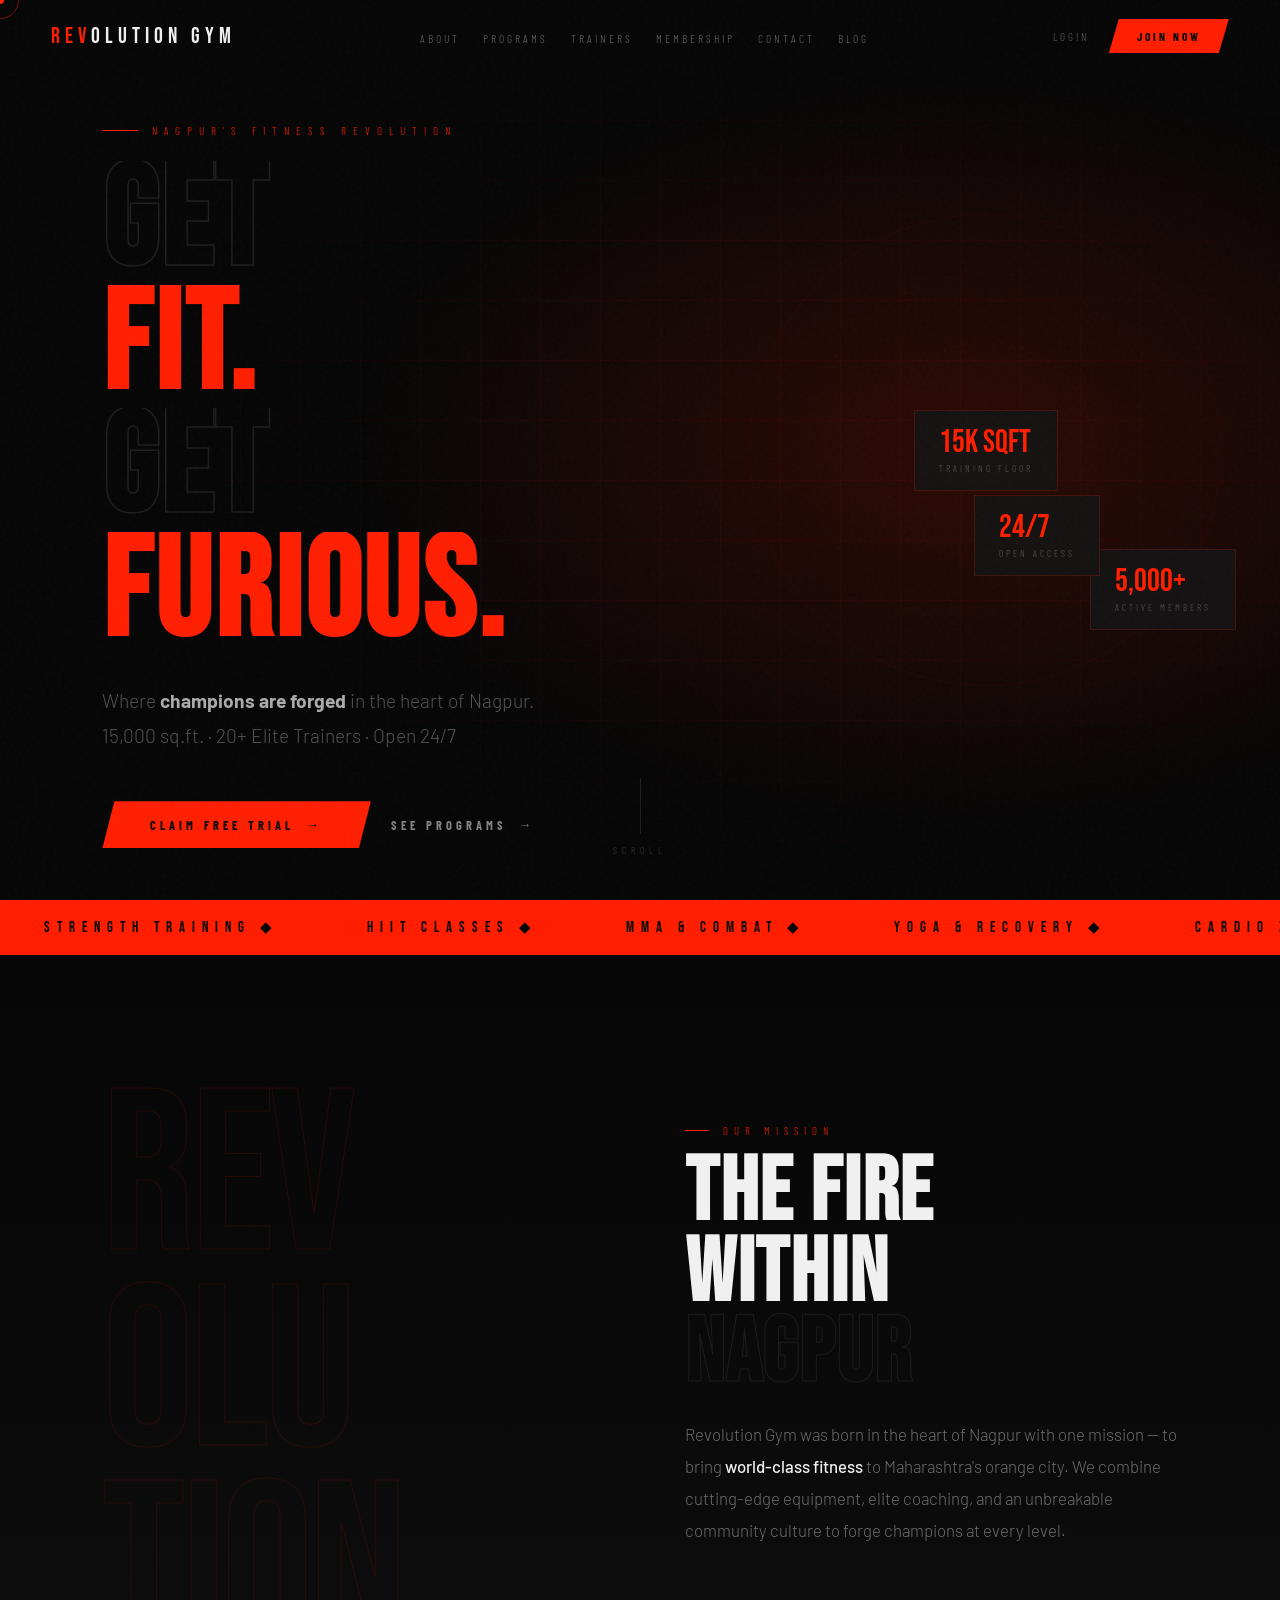
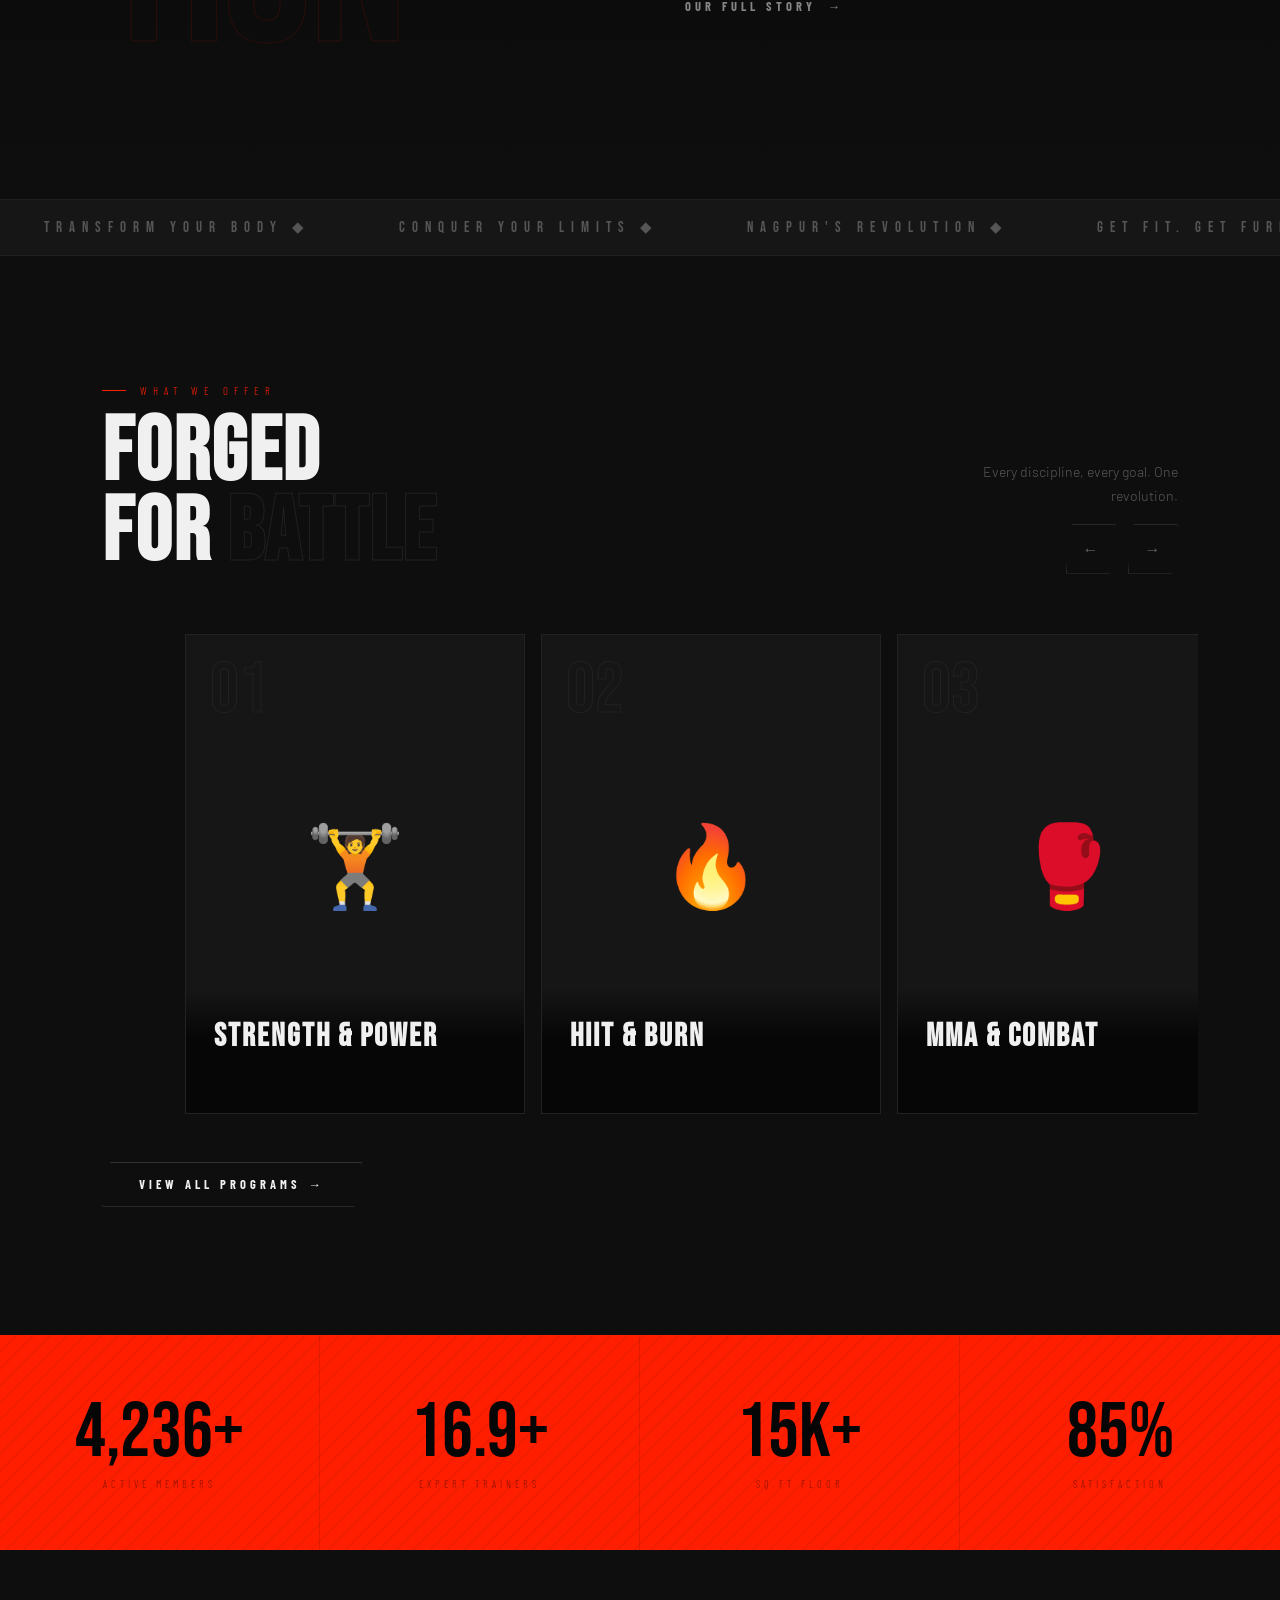
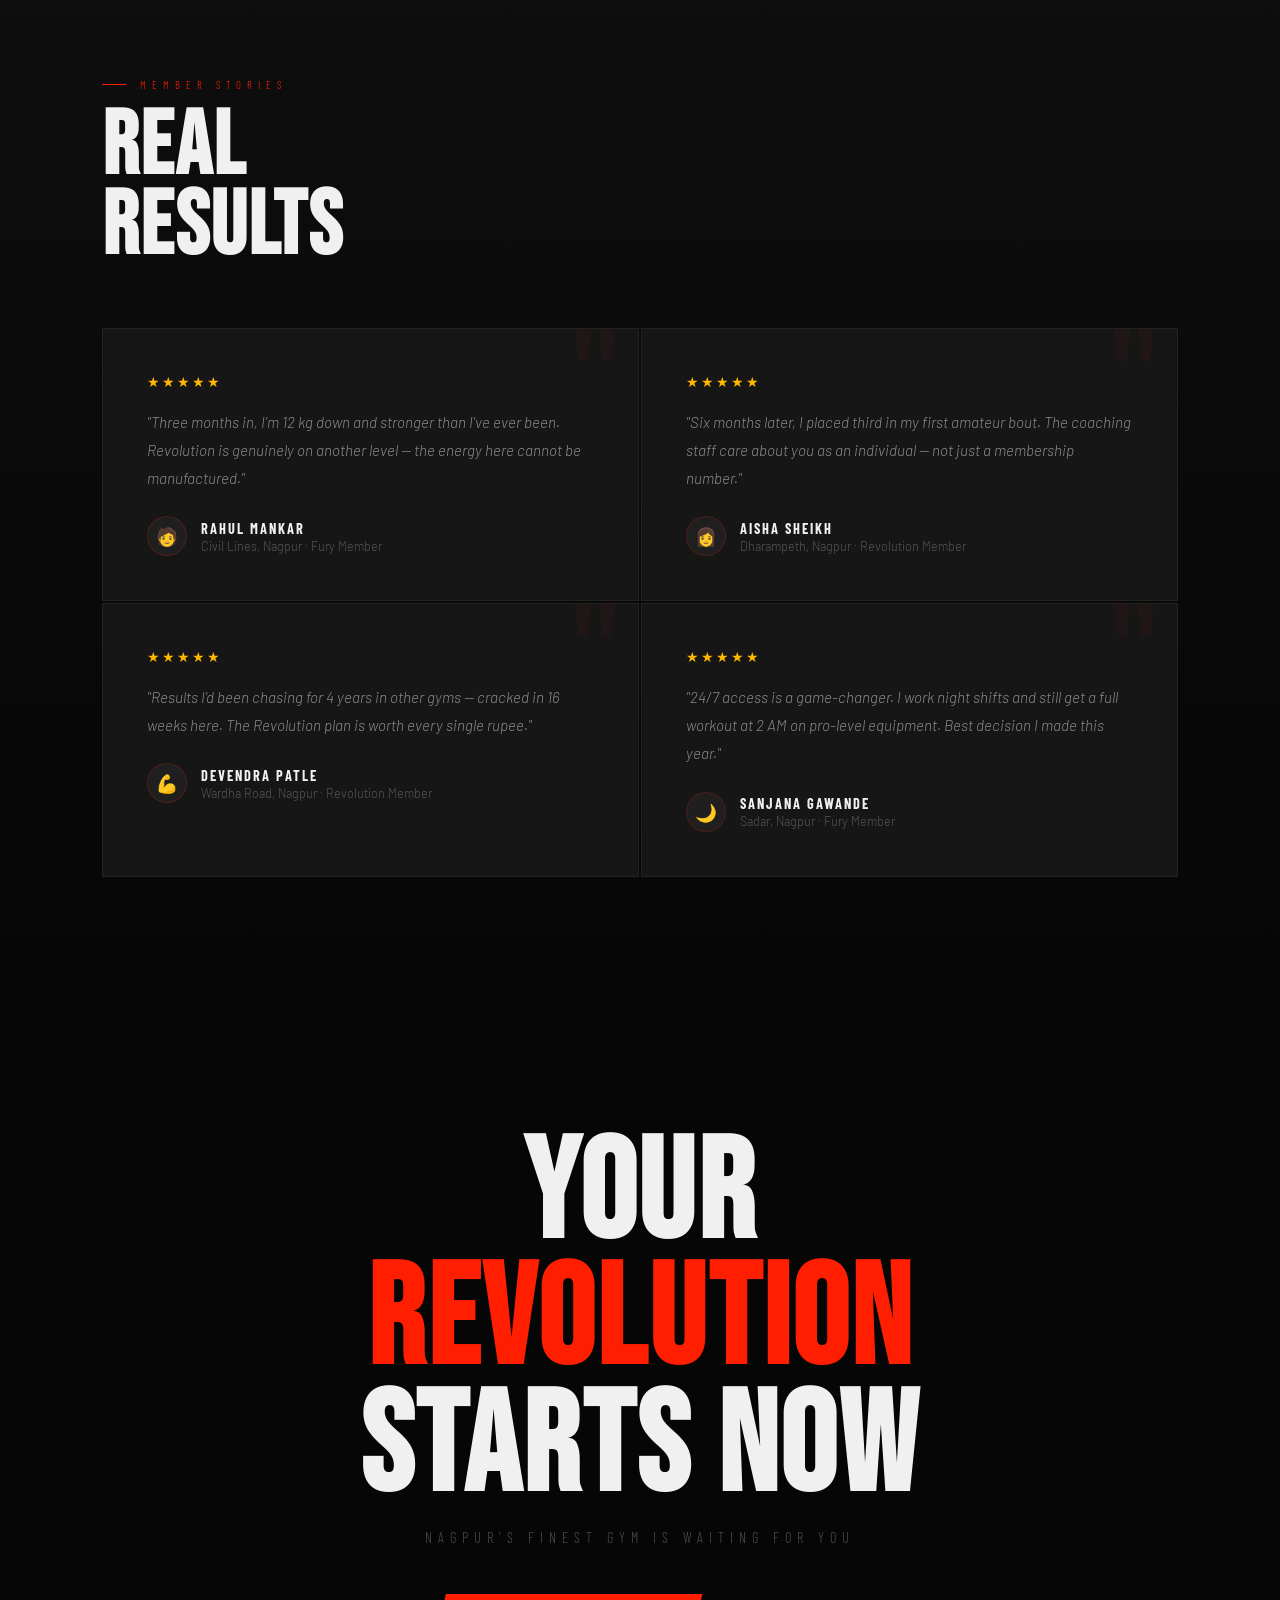
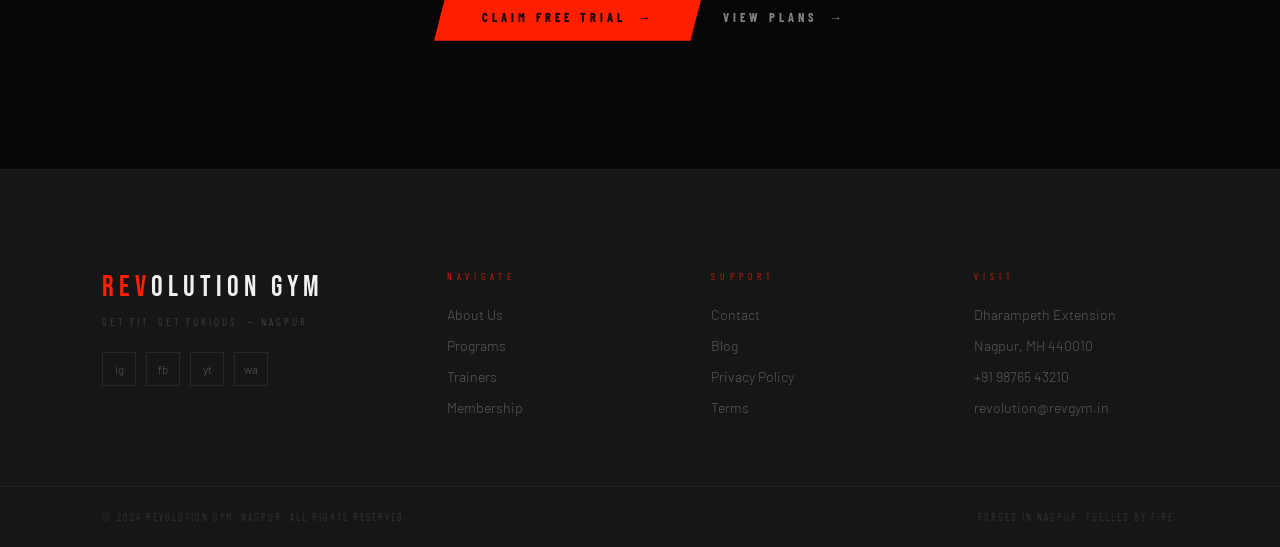
==== index.html @ 10c81440 "Initial commit" ====
<!DOCTYPE html>
<html lang="en">
<head>
<meta charset="UTF-8"><meta name="viewport" content="width=device-width,initial-scale=1">
<title>Revolution Gym — Get Fit, Get Furious · Nagpur</title>
<meta name="description" content="Nagpur's most elite gym. 15,000 sq.ft of world-class training. Get Fit, Get Furious.">
<link rel="stylesheet" href="style.css">
<style>
/* HOME-SPECIFIC */
#hero{
  height:100vh;min-height:680px;
  position:relative;display:flex;align-items:center;
  overflow:hidden;
  padding-top:var(--nav-h);
}
.hero-bg{
  position:absolute;inset:0;
  background:
    radial-gradient(ellipse 80% 70% at 75% 50%,rgba(255,31,0,.16) 0%,transparent 60%),
    var(--black);
}
.hero-grid{
  position:absolute;inset:0;
  background-image:linear-gradient(rgba(255,31,0,.05) 1px,transparent 1px),
    linear-gradient(90deg,rgba(255,31,0,.05) 1px,transparent 1px);
  background-size:60px 60px;
  animation:gridDrift 25s linear infinite;
  mask-image:radial-gradient(ellipse 80% 80% at 60% 50%,black 30%,transparent 75%);
}
@keyframes gridDrift{0%{transform:perspective(500px) rotateX(18deg) translateY(0);}100%{transform:perspective(500px) rotateX(18deg) translateY(60px);}}
.sparks{position:absolute;inset:0;pointer-events:none;}
.spark{
  position:absolute;width:2px;height:2px;
  background:var(--fire);border-radius:50%;
  opacity:0;animation:sparkUp linear infinite;
}
@keyframes sparkUp{0%{opacity:0;transform:translateY(0) translateX(0);}10%{opacity:1;}90%{opacity:.3;}100%{opacity:0;transform:translateY(-90vh) translateX(var(--dx));}}

.hero-content{
  position:relative;z-index:3;
  padding-left:clamp(20px,8vw,120px);
  max-width:860px;
}
.hero-eyebrow{
  font-family:'Barlow Condensed',sans-serif;
  font-size:.7rem;letter-spacing:7px;text-transform:uppercase;
  color:var(--fire);display:flex;align-items:center;gap:14px;
  margin-bottom:24px;
  clip-path:polygon(0 0,0 0,0 100%,0% 100%);
  transition:clip-path 1s var(--ease);
}
.hero-eyebrow.vis{clip-path:polygon(0 0,100% 0,100% 100%,0% 100%);}
.hero-eyebrow::before{content:'';display:block;width:36px;height:1px;background:var(--fire);}
.hero-headline{
  font-family:'Bebas Neue',sans-serif;
  font-size:clamp(4rem,11vw,11rem);
  line-height:.88;letter-spacing:.02em;
  overflow:hidden;
}
.hero-headline .line{display:block;overflow:hidden;}
.hero-headline .line-inner{
  display:block;transform:translateY(110%);
  transition:transform 1.1s var(--ease);
}
.hero-headline .line-inner.up{transform:translateY(0);}
.hero-headline .fire-t{color:var(--fire);}
.hero-headline .ghost-t{-webkit-text-stroke:1.5px rgba(255,255,255,.1);color:transparent;}
.hero-tagline{
  margin-top:28px;
  font-family:'Barlow',sans-serif;
  font-size:clamp(1rem,1.8vw,1.2rem);
  color:rgba(255,255,255,.3);line-height:1.8;font-weight:300;
  opacity:0;transform:translateY(18px);
  transition:opacity .8s .85s,transform .8s .85s var(--ease);
}
.hero-tagline.vis{opacity:1;transform:none;}
.hero-tagline strong{color:var(--chalk);}
.hero-ctas{
  margin-top:48px;display:flex;gap:20px;align-items:center;flex-wrap:wrap;
  opacity:0;transform:translateY(18px);
  transition:opacity .8s 1.05s,transform .8s 1.05s var(--ease);
}
.hero-ctas.vis{opacity:1;transform:none;}

/* right visual */
.hero-vis{
  position:absolute;right:0;top:0;bottom:0;width:46%;
  z-index:2;pointer-events:none;
  display:flex;align-items:center;justify-content:center;
}
.hero-rings{position:absolute;inset:0;width:100%;height:100%;}
.stat-float{
  position:absolute;
  background:rgba(20,20,20,.9);
  border:1px solid rgba(255,31,0,.2);
  backdrop-filter:blur(10px);
  padding:16px 24px;
  opacity:0;transform:translateX(24px);
  transition:opacity .7s,transform .7s var(--ease);
}
.stat-float.vis{opacity:1;transform:none;}
.stat-float:nth-child(1){top:22%;right:80px;transition-delay:.4s;}
.stat-float:nth-child(2){bottom:30%;right:44px;transition-delay:.6s;}
.stat-float:nth-child(3){top:55%;right:180px;transition-delay:.8s;}
.sf-num{font-family:'Bebas Neue',sans-serif;font-size:2rem;color:var(--fire);line-height:1;}
.sf-label{font-family:'Barlow Condensed',sans-serif;font-size:.6rem;letter-spacing:3px;text-transform:uppercase;color:var(--ash);margin-top:3px;}

.scroll-cue{
  position:absolute;bottom:44px;left:50%;transform:translateX(-50%);
  display:flex;flex-direction:column;align-items:center;gap:10px;
  font-family:'Barlow Condensed',sans-serif;
  font-size:.6rem;letter-spacing:5px;text-transform:uppercase;
  color:rgba(255,255,255,.2);z-index:3;
  opacity:0;animation:fadeIn 1s 2s forwards;
}
@keyframes fadeIn{to{opacity:1;}}
.scroll-line{width:1px;height:56px;background:rgba(255,255,255,.1);position:relative;overflow:hidden;}
.scroll-line::after{
  content:'';position:absolute;top:-100%;left:0;
  width:100%;height:100%;background:var(--fire);
  animation:scrollDrop 2s ease-in-out infinite;
}
@keyframes scrollDrop{to{top:200%;}}

/* about strip */
.home-about{
  display:grid;grid-template-columns:1fr 1fr;
  gap:clamp(40px,7vw,100px);align-items:center;
}
.big-ghost-word{
  font-family:'Bebas Neue',sans-serif;
  font-size:clamp(6rem,18vw,17rem);
  line-height:.85;letter-spacing:-.02em;
  -webkit-text-stroke:1px rgba(255,31,0,.13);
  color:transparent;user-select:none;
}

/* programs strip */
.prog-track-wrap{overflow:hidden;margin:0 clamp(-20px,-8vw,-120px);padding:0 clamp(20px,8vw,120px);}
.prog-track{display:flex;gap:16px;transition:transform .7s var(--ease);will-change:transform;}
.prog-card{
  flex:0 0 340px;height:480px;
  background:var(--steel);
  border:1px solid rgba(255,255,255,.05);
  position:relative;overflow:hidden;
  transition:border-color .35s,transform .35s var(--ease);
}
.prog-card:hover{border-color:rgba(255,31,0,.35);transform:translateY(-7px);}
.prog-stripe{position:absolute;left:0;top:0;bottom:0;width:3px;background:var(--fire);transform:scaleY(0);transform-origin:bottom;transition:transform .45s var(--ease);}
.prog-card:hover .prog-stripe{transform:scaleY(1);}
.prog-num{position:absolute;top:20px;left:24px;font-family:'Bebas Neue',sans-serif;font-size:4.5rem;line-height:1;-webkit-text-stroke:1px rgba(255,255,255,.05);color:transparent;}
.prog-icon-w{position:absolute;top:50%;left:50%;transform:translate(-50%,-60%);font-size:5rem;transition:transform .4s var(--ease),filter .4s;}
.prog-card:hover .prog-icon-w{transform:translate(-50%,-70%) scale(.8);filter:blur(1px);}
.prog-info{position:absolute;bottom:0;left:0;right:0;padding:28px;background:linear-gradient(to top,rgba(6,6,6,.97) 60%,transparent);}
.prog-name{font-family:'Bebas Neue',sans-serif;font-size:2rem;letter-spacing:2px;transition:transform .35s var(--ease);}
.prog-card:hover .prog-name{transform:translateY(-4px);}
.prog-desc{font-size:.83rem;line-height:1.65;color:rgba(255,255,255,.4);max-height:0;overflow:hidden;opacity:0;transition:max-height .45s var(--ease),opacity .35s,margin .35s;}
.prog-card:hover .prog-desc{max-height:80px;opacity:1;margin-top:8px;}
.prog-tag{display:inline-block;margin-top:10px;font-family:'Barlow Condensed',sans-serif;font-size:.58rem;letter-spacing:3px;text-transform:uppercase;color:var(--fire);border:1px solid rgba(255,31,0,.3);padding:3px 10px;opacity:0;transition:opacity .35s .1s;}
.prog-card:hover .prog-tag{opacity:1;}
.prog-arrows{display:flex;gap:12px;}
.arr-btn{width:50px;height:50px;border:1px solid rgba(255,255,255,.1);display:flex;align-items:center;justify-content:center;color:rgba(255,255,255,.35);clip-path:polygon(6px 0%,100% 0%,calc(100% - 6px) 100%,0% 100%);transition:border-color .3s,color .3s,background .3s;}
.arr-btn:hover{border-color:var(--fire);color:var(--fire);background:rgba(255,31,0,.07);}

/* testimonials */
.testi-grid{display:grid;grid-template-columns:1fr 1fr;gap:2px;margin-top:60px;}
.testi-card{background:var(--steel);border:1px solid rgba(255,255,255,.05);padding:clamp(28px,4vw,44px);position:relative;overflow:hidden;transition:border-color .35s;}
.testi-card:hover{border-color:rgba(255,31,0,.25);}
.testi-card::before{content:'"';position:absolute;top:-20px;right:16px;font-family:'Bebas Neue',sans-serif;font-size:10rem;color:rgba(255,31,0,.04);pointer-events:none;line-height:1;}
.testi-stars{color:var(--gold);font-size:.9rem;letter-spacing:2px;margin-bottom:18px;}
.testi-body{font-size:.95rem;line-height:1.85;color:rgba(255,255,255,.5);font-style:italic;}
.testi-author{margin-top:24px;display:flex;align-items:center;gap:14px;}
.testi-av{width:40px;height:40px;border-radius:50%;background:var(--plate);border:1px solid rgba(255,31,0,.2);display:flex;align-items:center;justify-content:center;font-size:1.1rem;}
.testi-name{font-family:'Barlow Condensed',sans-serif;font-size:.9rem;letter-spacing:2px;text-transform:uppercase;font-weight:700;}
.testi-city{font-size:.78rem;color:var(--ash);margin-top:2px;}

@media(max-width:900px){
  .home-about{grid-template-columns:1fr;}
  .big-ghost-word{display:none;}
  .hero-vis{display:none;}
  .testi-grid{grid-template-columns:1fr;}
}
@media(max-width:600px){
  .prog-card{flex:0 0 290px;}
}
</style>
</head>
<body>

<div id="cur-dot"></div>
<div id="cur-ring"></div>
<canvas id="bg-canvas" style="position:fixed;inset:0;z-index:0;pointer-events:none;opacity:.6;"></canvas>

<!-- NAV -->
<nav>
  <a href="index.html" class="nav-logo"><em>REV</em>OLUTION GYM</a>
  <ul class="nav-links">
    <li><a href="about.html">About</a></li>
    <li><a href="programs.html">Programs</a></li>
    <li><a href="trainers.html">Trainers</a></li>
    <li><a href="membership.html">Membership</a></li>
    <li><a href="contact.html">Contact</a></li>
    <li><a href="blog.html">Blog</a></li>
  </ul>
  <div style="display:flex;align-items:center;gap:0;flex-shrink:0;">
    <a href="login.html" id="navLoginBtn" style="font-family:'Barlow Condensed',sans-serif;font-size:.7rem;letter-spacing:3px;text-transform:uppercase;color:rgba(255,255,255,.35);margin-right:20px;transition:color .2s;white-space:nowrap;" onmouseover="this.style.color='#FF1F00'" onmouseout="this.style.color='rgba(255,255,255,.35)'">Login</a><a href="join.html" class="nav-cta">Join Now</a>
  </div>
  <button class="nav-ham" aria-label="Menu"><span></span><span></span><span></span></button>
</nav>
<nav class="nav-drawer">
  <ul>
    <li><a href="about.html">About Us</a></li>
    <li><a href="programs.html">Programs</a></li>
    <li><a href="trainers.html">Trainers</a></li>
    <li><a href="membership.html">Membership</a></li>
    <li><a href="contact.html">Contact</a></li>
    <li><a href="blog.html">Blog</a></li>
  </ul>
  <a href="login.html" style="display:block;text-align:center;margin:0 clamp(20px,6vw,60px) 12px;font-family:'Barlow Condensed',sans-serif;font-size:.8rem;letter-spacing:3px;text-transform:uppercase;color:rgba(255,255,255,.4);padding:14px;border:1px solid rgba(255,255,255,.1);">Sign In to My Account</a><a href="join.html" class="nav-drawer-cta">Join Now — Free Trial</a>
</nav>

<!-- HERO -->
<section id="hero">
  <div class="hero-bg"></div>
  <div class="hero-grid"></div>
  <div class="sparks" id="sparks"></div>
  <div class="hero-content">
    <p class="hero-eyebrow">Nagpur's Fitness Revolution</p>
    <h1 class="hero-headline">
      <span class="line"><span class="line-inner ghost-t">GET</span></span>
      <span class="line"><span class="line-inner fire-t">FIT.</span></span>
      <span class="line"><span class="line-inner ghost-t">GET</span></span>
      <span class="line"><span class="line-inner fire-t">FURIOUS.</span></span>
    </h1>
    <p class="hero-tagline">Where <strong>champions are forged</strong> in the heart of Nagpur.<br>15,000 sq.ft. · 20+ Elite Trainers · Open 24/7</p>
    <div class="hero-ctas">
      <a href="contact.html" class="btn btn-fire">Claim Free Trial <span class="arr">→</span></a>
      <a href="programs.html" class="btn btn-ghost">See Programs <span class="arr">→</span></a>
    </div>
  </div>
  <div class="hero-vis">
    <svg class="hero-rings" viewBox="0 0 600 600" fill="none">
      <circle cx="300" cy="300" r="240" stroke="rgba(255,31,0,.05)" stroke-width="1"><animateTransform attributeName="transform" type="rotate" from="0 300 300" to="360 300 300" dur="60s" repeatCount="indefinite"/></circle>
      <circle cx="300" cy="300" r="180" stroke="rgba(255,31,0,.07)" stroke-width="1" stroke-dasharray="4 12"><animateTransform attributeName="transform" type="rotate" from="360 300 300" to="0 300 300" dur="38s" repeatCount="indefinite"/></circle>
      <circle cx="300" cy="300" r="110" stroke="rgba(255,31,0,.1)" stroke-width="1" stroke-dasharray="2 8"><animateTransform attributeName="transform" type="rotate" from="0 300 300" to="360 300 300" dur="22s" repeatCount="indefinite"/></circle>
    </svg>
    <div class="stat-float"><div class="sf-num" data-count="5000" data-suffix="+">5000+</div><div class="sf-label">Active Members</div></div>
    <div class="stat-float"><div class="sf-num">24/7</div><div class="sf-label">Open Access</div></div>
    <div class="stat-float"><div class="sf-num" data-count="15" data-suffix="K sqft">15K sqft</div><div class="sf-label">Training Floor</div></div>
  </div>
  <div class="scroll-cue"><div class="scroll-line"></div>Scroll</div>
</section>

<!-- MARQUEE -->
<div class="marquee">
  <div class="marquee-track">
    <span>STRENGTH TRAINING ◆</span><span>HIIT CLASSES ◆</span><span>MMA & COMBAT ◆</span><span>YOGA & RECOVERY ◆</span><span>CARDIO ZONE ◆</span><span>PERSONAL TRAINING ◆</span><span>NUTRITION COACHING ◆</span>
    <span>STRENGTH TRAINING ◆</span><span>HIIT CLASSES ◆</span><span>MMA & COMBAT ◆</span><span>YOGA & RECOVERY ◆</span><span>CARDIO ZONE ◆</span><span>PERSONAL TRAINING ◆</span><span>NUTRITION COACHING ◆</span>
  </div>
</div>

<!-- ABOUT STRIP -->
<section class="section pad" style="background:linear-gradient(to bottom,var(--black),var(--ink));">
  <div class="home-about">
    <div class="big-ghost-word" aria-hidden="true">REV<br>OLU<br>TION</div>
    <div>
      <p class="s-label" data-r="up">Our Mission</p>
      <h2 class="s-title" data-r="up" data-d="80">THE FIRE<br>WITHIN<br><span class="ghost">NAGPUR</span></h2>
      <p class="s-body" data-r="up" data-d="160" style="margin-top:24px;">Revolution Gym was born in the heart of Nagpur with one mission — to bring <strong>world-class fitness</strong> to Maharashtra's orange city. We combine cutting-edge equipment, elite coaching, and an unbreakable community culture to forge champions at every level.</p>
      <a href="about.html" class="btn btn-ghost" data-r="up" data-d="240" style="margin-top:36px;">Our Full Story <span class="arr">→</span></a>
    </div>
  </div>
</section>

<!-- MARQUEE 2 -->
<div class="marquee dark rev">
  <div class="marquee-track">
    <span>TRANSFORM YOUR BODY ◆</span><span>CONQUER YOUR LIMITS ◆</span><span>NAGPUR'S REVOLUTION ◆</span><span>GET FIT. GET FURIOUS. ◆</span><span>NO EXCUSES. ONLY REPS. ◆</span><span>FORGE YOUR FUTURE ◆</span>
    <span>TRANSFORM YOUR BODY ◆</span><span>CONQUER YOUR LIMITS ◆</span><span>NAGPUR'S REVOLUTION ◆</span><span>GET FIT. GET FURIOUS. ◆</span><span>NO EXCUSES. ONLY REPS. ◆</span><span>FORGE YOUR FUTURE ◆</span>
  </div>
</div>

<!-- PROGRAMS -->
<section class="section pad" style="background:var(--ink);">
  <div style="display:flex;justify-content:space-between;align-items:flex-end;flex-wrap:wrap;gap:24px;margin-bottom:60px;">
    <div>
      <p class="s-label" data-r="up">What We Offer</p>
      <h2 class="s-title" data-r="up" data-d="80">FORGED<br>FOR <span class="ghost">BATTLE</span></h2>
    </div>
    <div style="display:flex;flex-direction:column;align-items:flex-end;gap:16px;">
      <p style="font-size:.88rem;color:rgba(255,255,255,.3);max-width:260px;text-align:right;line-height:1.7;" data-r="right">Every discipline, every goal. One revolution.</p>
      <div class="prog-arrows">
        <button class="arr-btn" id="prog-prev">←</button>
        <button class="arr-btn" id="prog-next">→</button>
      </div>
    </div>
  </div>
  <div class="prog-track-wrap">
    <div class="prog-track">
      <article class="prog-card"><div class="prog-stripe"></div><div class="prog-num">01</div><div class="prog-icon-w">🏋️</div><div class="prog-info"><h3 class="prog-name">Strength & Power</h3><p class="prog-desc">Heavy compounds, progressive overload and periodisation to build raw, functional strength.</p><span class="prog-tag">Beginner → Elite</span></div></article>
      <article class="prog-card"><div class="prog-stripe"></div><div class="prog-num">02</div><div class="prog-icon-w">🔥</div><div class="prog-info"><h3 class="prog-name">HIIT & Burn</h3><p class="prog-desc">High-intensity intervals to obliterate fat, spike metabolism and unlock endurance.</p><span class="prog-tag">All Levels</span></div></article>
      <article class="prog-card"><div class="prog-stripe"></div><div class="prog-num">03</div><div class="prog-icon-w">🥊</div><div class="prog-info"><h3 class="prog-name">MMA & Combat</h3><p class="prog-desc">Boxing, kickboxing & Muay Thai conditioning led by pro fighters.</p><span class="prog-tag">Intermediate+</span></div></article>
      <article class="prog-card"><div class="prog-stripe"></div><div class="prog-num">04</div><div class="prog-icon-w">🧘</div><div class="prog-info"><h3 class="prog-name">Yoga & Recovery</h3><p class="prog-desc">Mobility, breathwork and active recovery to keep you primed for peak performance.</p><span class="prog-tag">All Levels</span></div></article>
      <article class="prog-card"><div class="prog-stripe"></div><div class="prog-num">05</div><div class="prog-icon-w">🚴</div><div class="prog-info"><h3 class="prog-name">Cardio Zone</h3><p class="prog-desc">Treadmills, assault bikes, rowers across a 3,000 sq.ft dedicated cardio arena.</p><span class="prog-tag">All Levels</span></div></article>
      <article class="prog-card"><div class="prog-stripe"></div><div class="prog-num">06</div><div class="prog-icon-w">🏆</div><div class="prog-info"><h3 class="prog-name">Personal Training</h3><p class="prog-desc">1-on-1 custom programming and nutrition planning with Nagpur's finest coaches.</p><span class="prog-tag">Premium</span></div></article>
    </div>
  </div>
  <div style="margin-top:48px;"><a href="programs.html" class="btn btn-outline">View All Programs →</a></div>
</section>

<!-- STATS BAND -->
<div class="fire-band">
  <div class="fire-band-grid">
    <div class="fire-stat" data-r="up"><div class="fire-num" data-count="5000" data-suffix="+">5000+</div><div class="fire-label">Active Members</div></div>
    <div class="fire-stat" data-r="up" data-d="100"><div class="fire-num" data-count="20" data-suffix="+">20+</div><div class="fire-label">Expert Trainers</div></div>
    <div class="fire-stat" data-r="up" data-d="200"><div class="fire-num">15K+</div><div class="fire-label">Sq.ft Floor</div></div>
    <div class="fire-stat" data-r="up" data-d="300"><div class="fire-num" data-count="100" data-suffix="%">100%</div><div class="fire-label">Satisfaction</div></div>
  </div>
</div>

<!-- TESTIMONIALS -->
<section class="section pad" style="background:linear-gradient(to bottom,var(--ink),var(--black));">
  <p class="s-label" data-r="up">Member Stories</p>
  <h2 class="s-title" data-r="up" data-d="80">REAL<br>RESULTS</h2>
  <div class="testi-grid">
    <div class="testi-card" data-r="up" data-d="0"><div class="testi-stars">★★★★★</div><p class="testi-body">"Three months in, I'm 12 kg down and stronger than I've ever been. Revolution is genuinely on another level — the energy here cannot be manufactured."</p><div class="testi-author"><div class="testi-av">🧑</div><div><div class="testi-name">Rahul Mankar</div><div class="testi-city">Civil Lines, Nagpur · Fury Member</div></div></div></div>
    <div class="testi-card" data-r="up" data-d="100"><div class="testi-stars">★★★★★</div><p class="testi-body">"Six months later, I placed third in my first amateur bout. The coaching staff care about you as an individual — not just a membership number."</p><div class="testi-author"><div class="testi-av">👩</div><div><div class="testi-name">Aisha Sheikh</div><div class="testi-city">Dharampeth, Nagpur · Revolution Member</div></div></div></div>
    <div class="testi-card" data-r="up" data-d="60"><div class="testi-stars">★★★★★</div><p class="testi-body">"Results I'd been chasing for 4 years in other gyms — cracked in 16 weeks here. The Revolution plan is worth every single rupee."</p><div class="testi-author"><div class="testi-av">💪</div><div><div class="testi-name">Devendra Patle</div><div class="testi-city">Wardha Road, Nagpur · Revolution Member</div></div></div></div>
    <div class="testi-card" data-r="up" data-d="160"><div class="testi-stars">★★★★★</div><p class="testi-body">"24/7 access is a game-changer. I work night shifts and still get a full workout at 2 AM on pro-level equipment. Best decision I made this year."</p><div class="testi-author"><div class="testi-av">🌙</div><div><div class="testi-name">Sanjana Gawande</div><div class="testi-city">Sadar, Nagpur · Fury Member</div></div></div></div>
  </div>
</section>

<!-- CTA -->
<section class="section pad cta-section">
  <div class="cta-ring"></div><div class="cta-ring"></div><div class="cta-ring"></div>
  <div class="cta-inner">
    <h2 class="cta-h" data-r="up">YOUR<br><span style="color:var(--fire)">REVOLUTION</span><br>STARTS NOW</h2>
    <p class="cta-sub" data-r="up" data-d="120">Nagpur's finest gym is waiting for you</p>
    <div class="cta-btns" data-r="up" data-d="240">
      <a href="contact.html" class="btn btn-fire">Claim Free Trial <span class="arr">→</span></a>
      <a href="membership.html" class="btn btn-ghost">View Plans <span class="arr">→</span></a>
    </div>
  </div>
</section>

<!-- FOOTER -->
<footer>
  <div class="footer-main">
    <div><div class="footer-brand-name"><em>REV</em>OLUTION GYM</div><p class="footer-tagline">Get Fit. Get Furious. — Nagpur</p><div class="footer-socials"><a href="#" class="fsoc">ig</a><a href="#" class="fsoc">fb</a><a href="#" class="fsoc">yt</a><a href="#" class="fsoc">wa</a></div></div>
    <div class="footer-col"><div class="footer-col-h">Navigate</div><ul><li><a href="about.html">About Us</a></li><li><a href="programs.html">Programs</a></li><li><a href="trainers.html">Trainers</a></li><li><a href="membership.html">Membership</a></li></ul></div>
    <div class="footer-col"><div class="footer-col-h">Support</div><ul><li><a href="contact.html">Contact</a></li><li><a href="blog.html">Blog</a></li><li><a href="#">Privacy Policy</a></li><li><a href="#">Terms</a></li></ul></div>
    <div class="footer-col"><div class="footer-col-h">Visit</div><ul><li><a href="#">Dharampeth Extension</a></li><li><a href="#">Nagpur, MH 440010</a></li><li><a href="tel:+919876543210">+91 98765 43210</a></li><li><a href="mailto:revolution@revgym.in">revolution@revgym.in</a></li></ul></div>
  </div>
  <div class="footer-bottom"><span>© 2024 Revolution Gym, Nagpur. All Rights Reserved.</span><span>Forged in Nagpur. Fuelled by Fire.</span></div>
</footer>

<script src="main.js"></script>
<script>
// sparks
const sc=document.getElementById('sparks');
for(let i=0;i<35;i++){
  const s=document.createElement('div');s.className='spark';
  const dx=(Math.random()-.5)*180+'px';
  const dur=4+Math.random()*8;
  s.style.cssText=`left:${Math.random()*100}%;bottom:${Math.random()*20}%;--dx:${dx};animation-duration:${dur}s;animation-delay:${Math.random()*dur}s;`;
  sc.appendChild(s);
}
</script>
</body>
</html>
---- style.css ----
/* ================================================================
   REVOLUTION GYM — Global Design System
   Pages: Home, About, Programs, Trainers, Membership, Contact, Blog
   ================================================================ */
@import url('https://fonts.googleapis.com/css2?family=Bebas+Neue&family=Barlow+Condensed:ital,wght@0,200;0,300;0,400;0,600;0,700;0,900;1,300;1,700&family=Barlow:wght@300;400;500&display=swap');

/* ── TOKENS ─────────────────────────────────────────────── */
:root {
  --fire:   #FF1F00;
  --ember:  #FF5500;
  --gold:   #FFB700;
  --black:  #060606;
  --ink:    #0e0e0e;
  --steel:  #161616;
  --plate:  #1f1f1f;
  --mist:   #2a2a2a;
  --ash:    #555;
  --chalk:  #aaa;
  --white:  #f0f0f0;
  --nav-h:  72px;
  --ease:   cubic-bezier(0.19,1,0.22,1);
  --ease-b: cubic-bezier(0.34,1.56,0.64,1);
}

/* ── RESET ───────────────────────────────────────────────── */
*,*::before,*::after{box-sizing:border-box;margin:0;padding:0;}
html{font-size:16px;overflow-x:hidden;scroll-behavior:smooth;}
body{
  background:var(--black);color:var(--white);
  font-family:'Barlow',sans-serif;font-weight:300;
  overflow-x:hidden;cursor:none;
  -webkit-font-smoothing:antialiased;
}
a{color:inherit;text-decoration:none;}
img,video,svg{display:block;max-width:100%;}
button,input,textarea,select{
  border:none;background:none;cursor:none;
  font:inherit;color:inherit;outline:none;
}

/* ── NOISE LAYER ─────────────────────────────────────────── */
body::before{
  content:'';position:fixed;inset:0;z-index:9000;
  pointer-events:none;
  background-image:url("data:image/svg+xml,%3Csvg viewBox='0 0 256 256' xmlns='http://www.w3.org/2000/svg'%3E%3Cfilter id='n'%3E%3CfeTurbulence type='fractalNoise' baseFrequency='.9' numOctaves='4' stitchTiles='stitch'/%3E%3C/filter%3E%3Crect width='100%25' height='100%25' filter='url(%23n)'/%3E%3C/svg%3E");
  opacity:.025;
}

/* ── CURSOR ──────────────────────────────────────────────── */
#cur-dot,#cur-ring{
  position:fixed;pointer-events:none;z-index:9998;
  transform:translate(-50%,-50%);
  transition:opacity .3s;
}
#cur-dot{
  width:8px;height:8px;
  background:var(--fire);border-radius:50%;
  mix-blend-mode:screen;
}
#cur-ring{
  width:38px;height:38px;
  border:1px solid rgba(255,31,0,.45);
  border-radius:50%;
  transition:width .35s var(--ease),height .35s var(--ease),border-color .3s,opacity .3s;
}
body.hover-active #cur-ring{width:60px;height:60px;border-color:rgba(255,31,0,.8);}

/* ── NAV ─────────────────────────────────────────────────── */
nav{
  position:fixed;top:0;left:0;right:0;
  height:var(--nav-h);z-index:500;
  display:flex;align-items:center;
  padding:0 clamp(16px,4vw,60px);
  justify-content:space-between;
  gap:16px;
  transition:background .4s,backdrop-filter .4s;
}
nav.scrolled{
  background:rgba(6,6,6,.94);
  backdrop-filter:blur(18px);-webkit-backdrop-filter:blur(18px);
  border-bottom:1px solid rgba(255,31,0,.1);
}
.nav-logo{
  font-family:'Bebas Neue',sans-serif;
  font-size:1.4rem;letter-spacing:5px;
  white-space:nowrap;
  flex-shrink:0;
}
.nav-logo em{color:var(--fire);font-style:normal;}

/* Desktop links */
.nav-links{
  display:flex;gap:clamp(10px,1.8vw,36px);list-style:none;
  flex:1;justify-content:center;
  margin:0 clamp(8px,1.5vw,24px);
  overflow:hidden;
}
.nav-links a{
  font-family:'Barlow Condensed',sans-serif;
  font-size:.72rem;letter-spacing:3px;text-transform:uppercase;
  color:rgba(255,255,255,.38);
  transition:color .2s;position:relative;
  white-space:nowrap;
}
.nav-links a::after{
  content:'';position:absolute;bottom:-4px;left:0;
  width:0;height:1px;background:var(--fire);
  transition:width .3s var(--ease);
}
.nav-links a:hover,
.nav-links a.active{color:var(--white);}
.nav-links a:hover::after,
.nav-links a.active::after{width:100%;}

.nav-cta{
  font-family:'Barlow Condensed',sans-serif;
  font-size:.72rem;letter-spacing:3px;text-transform:uppercase;font-weight:700;
  background:var(--fire);color:var(--black);
  padding:10px 28px;
  clip-path:polygon(10px 0%,100% 0%,calc(100% - 10px) 100%,0% 100%);
  transition:background .2s,transform .2s var(--ease-b);
}
.nav-cta:hover{background:var(--ember);transform:translateY(-2px);}

/* Hamburger */
.nav-ham{
  display:none;flex-direction:column;gap:5px;
  width:28px;padding:4px 0;
}
.nav-ham span{
  display:block;height:1.5px;background:var(--white);
  transition:transform .3s,opacity .3s;
  transform-origin:center;
}
.nav-ham.open span:nth-child(1){transform:translateY(6.5px) rotate(45deg);}
.nav-ham.open span:nth-child(2){opacity:0;}
.nav-ham.open span:nth-child(3){transform:translateY(-6.5px) rotate(-45deg);}

/* Mobile drawer */
.nav-drawer{overflow:hidden;visibility:hidden;
  position:fixed;top:var(--nav-h);left:0;right:0;
  background:rgba(6,6,6,.98);
  backdrop-filter:blur(20px);-webkit-backdrop-filter:blur(20px);
  transform:translateY(-110%);
  transition:transform .45s var(--ease);
  z-index:499;
  border-bottom:1px solid rgba(255,31,0,.15);
}
.nav-drawer.open{transform:translateY(0);visibility:visible;}
.nav-drawer ul{list-style:none;padding:32px clamp(20px,6vw,60px);}
.nav-drawer li{border-bottom:1px solid rgba(255,255,255,.06);}
.nav-drawer a{
  display:block;padding:18px 0;
  font-family:'Bebas Neue',sans-serif;
  font-size:1.8rem;letter-spacing:4px;
  color:rgba(255,255,255,.6);
  transition:color .2s,padding-left .3s var(--ease);
}
.nav-drawer a:hover,
.nav-drawer a.active{color:var(--fire);padding-left:12px;}
.nav-drawer-cta{
  margin:24px clamp(20px,6vw,60px) 32px;
  display:block;text-align:center;
  font-family:'Barlow Condensed',sans-serif;
  font-size:.85rem;letter-spacing:4px;text-transform:uppercase;font-weight:700;
  background:var(--fire);color:var(--black);
  padding:16px;
}

/* ── PAGE HERO (inner pages) ─────────────────────────────── */
.page-hero{
  min-height:52vh;display:flex;align-items:flex-end;
  padding:0 clamp(20px,8vw,120px) 64px;
  position:relative;overflow:hidden;
  padding-top:var(--nav-h);
}
.page-hero-bg{
  position:absolute;inset:0;
  background:
    radial-gradient(ellipse 70% 80% at 80% 50%,rgba(255,31,0,.12) 0%,transparent 60%),
    var(--black);
}
.page-hero-grid{
  position:absolute;inset:0;
  background-image:
    linear-gradient(rgba(255,31,0,.04) 1px,transparent 1px),
    linear-gradient(90deg,rgba(255,31,0,.04) 1px,transparent 1px);
  background-size:60px 60px;
  mask-image:radial-gradient(ellipse 80% 80% at 50% 50%,black 30%,transparent 80%);
}
.page-hero-content{position:relative;z-index:2;}
.page-hero-eyebrow{
  font-family:'Barlow Condensed',sans-serif;
  font-size:.7rem;letter-spacing:7px;text-transform:uppercase;
  color:var(--fire);display:flex;align-items:center;gap:14px;
  margin-bottom:16px;
}
.page-hero-eyebrow::before{
  content:'';display:block;width:28px;height:1px;background:var(--fire);
}
.page-hero-title{
  font-family:'Bebas Neue',sans-serif;
  font-size:clamp(3.5rem,10vw,9rem);
  line-height:.88;letter-spacing:.02em;
}
.page-hero-title .ghost{
  -webkit-text-stroke:1.5px rgba(255,255,255,.1);
  color:transparent;
}
.page-hero-sub{
  font-family:'Barlow Condensed',sans-serif;
  font-size:clamp(.9rem,2vw,1.2rem);letter-spacing:4px;text-transform:uppercase;
  color:rgba(255,255,255,.3);
  margin-top:20px;max-width:540px;line-height:1.6;
  font-weight:300;letter-spacing:2px;font-family:'Barlow',sans-serif;
}

/* ── MARQUEE ─────────────────────────────────────────────── */
.marquee{
  overflow:hidden;
  padding:18px 0;
  background:var(--fire);
  position:relative;z-index:2;
}
.marquee.dark{
  background:var(--steel);
  border-top:1px solid var(--plate);
  border-bottom:1px solid var(--plate);
}
.marquee-track{
  display:flex;width:max-content;
  animation:mq 22s linear infinite;
}
.marquee.rev .marquee-track{animation-direction:reverse;}
.marquee-track span{
  padding:0 44px;
  font-family:'Bebas Neue',sans-serif;
  font-size:.95rem;letter-spacing:7px;
  white-space:nowrap;color:var(--black);
}
.marquee.dark .marquee-track span{color:var(--ash);}
@keyframes mq{to{transform:translateX(-50%);}}

/* ── SECTION UTILITIES ───────────────────────────────────── */
.section{position:relative;z-index:2;}
.pad{padding:clamp(60px,10vw,140px) clamp(20px,8vw,120px);}
.pad-sm{padding:clamp(40px,6vw,80px) clamp(20px,8vw,120px);}

.s-label{
  font-family:'Barlow Condensed',sans-serif;
  font-size:.68rem;letter-spacing:6px;text-transform:uppercase;
  color:var(--fire);display:flex;align-items:center;gap:14px;
  margin-bottom:16px;
}
.s-label::before{content:'';display:block;width:24px;height:1px;background:var(--fire);}
.s-title{
  font-family:'Bebas Neue',sans-serif;
  font-size:clamp(2.8rem,7vw,6.5rem);
  line-height:.9;letter-spacing:.02em;
}
.s-title .ghost{-webkit-text-stroke:1px rgba(255,255,255,.08);color:transparent;}
.s-body{
  font-size:clamp(.95rem,1.5vw,1.05rem);
  line-height:1.9;color:rgba(255,255,255,.4);
  font-weight:300;
}
.s-body strong{color:var(--white);font-weight:500;}

/* ── BUTTONS ─────────────────────────────────────────────── */
.btn{
  display:inline-flex;align-items:center;gap:12px;
  font-family:'Barlow Condensed',sans-serif;
  font-size:.78rem;letter-spacing:4px;text-transform:uppercase;font-weight:700;
  transition:transform .3s var(--ease-b),background .2s;
  position:relative;overflow:hidden;
}
.btn:hover{transform:translateY(-3px);}
.btn-fire{
  background:var(--fire);color:var(--black);
  padding:16px 48px;
  clip-path:polygon(12px 0%,100% 0%,calc(100% - 12px) 100%,0% 100%);
}
.btn-fire::before{
  content:'';position:absolute;inset:0;
  background:linear-gradient(135deg,rgba(255,255,255,.18) 0%,transparent 50%);
  transform:translateX(-100%);transition:transform .5s var(--ease);
}
.btn-fire:hover::before{transform:translateX(0);}
.btn-fire:hover{background:var(--ember);}
.btn-ghost{
  color:rgba(255,255,255,.5);padding:16px 0;
}
.btn-ghost:hover{color:var(--white);}
.btn-ghost .arr{display:inline-block;transition:transform .3s var(--ease);}
.btn-ghost:hover .arr{transform:translateX(8px);}
.btn-outline{
  border:1px solid rgba(255,255,255,.15);
  color:var(--white);padding:14px 36px;
  clip-path:polygon(8px 0%,100% 0%,calc(100% - 8px) 100%,0% 100%);
  transition:border-color .3s,background .3s,transform .3s var(--ease-b);
}
.btn-outline:hover{border-color:var(--fire);background:rgba(255,31,0,.08);}

/* ── REVEAL ANIMATION ────────────────────────────────────── */
[data-r]{
  opacity:0;
  transition:opacity .85s var(--ease),transform .85s var(--ease);
}
[data-r="up"]{transform:translateY(44px);}
[data-r="left"]{transform:translateX(-44px);}
[data-r="right"]{transform:translateX(44px);}
[data-r="scale"]{transform:scale(.94);}
[data-r].in{opacity:1;transform:none;}

/* ── CARD SHARED ─────────────────────────────────────────── */
.card{
  background:var(--steel);
  border:1px solid rgba(255,255,255,.05);
  position:relative;overflow:hidden;
  transition:border-color .35s,transform .35s var(--ease);
}
.card:hover{border-color:rgba(255,31,0,.3);transform:translateY(-6px);}
.card-fire-bar{
  position:absolute;left:0;top:0;bottom:0;width:3px;
  background:var(--fire);transform:scaleY(0);transform-origin:bottom;
  transition:transform .45s var(--ease);
}
.card:hover .card-fire-bar{transform:scaleY(1);}

/* ── FIRE BAND ───────────────────────────────────────────── */
.fire-band{
  background:var(--fire);position:relative;overflow:hidden;z-index:3;
}
.fire-band::before{
  content:'';position:absolute;inset:0;
  background:repeating-linear-gradient(
    -45deg,rgba(0,0,0,.05) 0,rgba(0,0,0,.05) 2px,
    transparent 2px,transparent 12px
  );
}
.fire-band-grid{
  display:grid;grid-template-columns:repeat(4,1fr);
  position:relative;z-index:1;
}
.fire-stat{
  padding:clamp(32px,5vw,60px) clamp(20px,3vw,40px);
  text-align:center;
  border-right:1px solid rgba(0,0,0,.1);
}
.fire-stat:last-child{border-right:none;}
.fire-num{
  font-family:'Bebas Neue',sans-serif;
  font-size:clamp(2.5rem,6vw,5rem);
  line-height:1;color:var(--black);
}
.fire-label{
  font-family:'Barlow Condensed',sans-serif;
  font-size:.65rem;letter-spacing:4px;text-transform:uppercase;
  color:rgba(0,0,0,.45);margin-top:6px;
}

/* ── FOOTER ──────────────────────────────────────────────── */
footer{
  background:var(--steel);
  border-top:1px solid rgba(255,255,255,.05);
  position:relative;z-index:2;
}
.footer-main{
  display:grid;
  grid-template-columns:1.4fr 1fr 1fr 1fr;
  gap:clamp(30px,5vw,60px);
  padding:clamp(60px,8vw,100px) clamp(20px,8vw,120px) clamp(40px,6vw,70px);
  border-bottom:1px solid rgba(255,255,255,.05);
}
.footer-brand-name{
  font-family:'Bebas Neue',sans-serif;
  font-size:1.8rem;letter-spacing:5px;
}
.footer-brand-name em{color:var(--fire);font-style:normal;}
.footer-tagline{
  font-family:'Barlow Condensed',sans-serif;
  font-size:.68rem;letter-spacing:3px;text-transform:uppercase;
  color:rgba(255,255,255,.22);margin-top:10px;
}
.footer-socials{display:flex;gap:10px;margin-top:24px;}
.fsoc{
  width:34px;height:34px;
  border:1px solid rgba(255,255,255,.08);
  display:flex;align-items:center;justify-content:center;
  font-size:.72rem;color:rgba(255,255,255,.28);
  transition:border-color .3s,color .3s;
}
.fsoc:hover{border-color:var(--fire);color:var(--fire);}
.footer-col-h{
  font-family:'Barlow Condensed',sans-serif;
  font-size:.62rem;letter-spacing:5px;text-transform:uppercase;
  color:var(--fire);margin-bottom:22px;
}
.footer-col ul{list-style:none;display:flex;flex-direction:column;gap:12px;}
.footer-col a{
  font-size:.88rem;color:rgba(255,255,255,.28);
  transition:color .2s;
}
.footer-col a:hover{color:var(--white);}
.footer-bottom{
  display:flex;justify-content:space-between;align-items:center;
  padding:24px clamp(20px,8vw,120px);
  font-family:'Barlow Condensed',sans-serif;
  font-size:.65rem;letter-spacing:2px;text-transform:uppercase;
  color:rgba(255,255,255,.16);
}

/* ── FORM ELEMENTS ───────────────────────────────────────── */
.form-group{display:flex;flex-direction:column;gap:8px;}
.form-label{
  font-family:'Barlow Condensed',sans-serif;
  font-size:.68rem;letter-spacing:4px;text-transform:uppercase;
  color:rgba(255,255,255,.4);
}
.form-input,.form-textarea,.form-select{
  background:var(--plate);
  border:1px solid rgba(255,255,255,.08);
  color:var(--white);
  padding:14px 18px;
  font-family:'Barlow',sans-serif;
  font-size:.92rem;font-weight:300;
  width:100%;
  transition:border-color .3s;
}
.form-input:focus,.form-textarea:focus,.form-select:focus{
  border-color:var(--fire);
  outline:none;
}
.form-input::placeholder,.form-textarea::placeholder{
  color:rgba(255,255,255,.2);
}
.form-textarea{resize:vertical;min-height:130px;}
.form-select option{background:var(--steel);}

/* ── FAQ ACCORDION ───────────────────────────────────────── */
.faq-item{border-bottom:1px solid rgba(255,255,255,.07);}
.faq-q{
  width:100%;display:flex;justify-content:space-between;align-items:center;
  padding:22px 0;text-align:left;
  font-family:'Barlow Condensed',sans-serif;
  font-size:1.05rem;letter-spacing:1px;
  color:var(--white);font-weight:600;
  transition:color .2s;
}
.faq-q:hover{color:var(--fire);}
.faq-icon{
  font-size:1.2rem;color:var(--fire);
  transition:transform .35s var(--ease);flex-shrink:0;margin-left:20px;
}
.faq-item.open .faq-icon{transform:rotate(45deg);}
.faq-a{
  max-height:0;overflow:hidden;
  transition:max-height .4s var(--ease),padding .4s;
}
.faq-item.open .faq-a{max-height:300px;padding-bottom:22px;}
.faq-a p{font-size:.9rem;color:rgba(255,255,255,.4);line-height:1.8;}

/* ── SCHEDULE TABLE ──────────────────────────────────────── */
.schedule-table{width:100%;border-collapse:collapse;}
.schedule-table th{
  font-family:'Barlow Condensed',sans-serif;
  font-size:.65rem;letter-spacing:4px;text-transform:uppercase;
  color:var(--fire);padding:14px 20px;
  border-bottom:1px solid rgba(255,31,0,.2);
  text-align:left;
}
.schedule-table td{
  padding:14px 20px;
  font-size:.88rem;color:rgba(255,255,255,.45);
  border-bottom:1px solid rgba(255,255,255,.04);
  vertical-align:middle;
}
.schedule-table tr:hover td{background:rgba(255,31,0,.03);color:var(--white);}
.sched-badge{
  display:inline-block;
  font-family:'Barlow Condensed',sans-serif;
  font-size:.58rem;letter-spacing:3px;text-transform:uppercase;
  border:1px solid rgba(255,31,0,.35);
  color:var(--fire);padding:3px 10px;
}
.sched-dot{
  display:inline-block;width:8px;height:8px;
  border-radius:50%;margin-right:8px;
  vertical-align:middle;
}
.dot-fire{background:var(--fire);}
.dot-gold{background:var(--gold);}
.dot-white{background:rgba(255,255,255,.3);}

/* ── BLOG CARDS ──────────────────────────────────────────── */
.blog-grid{
  display:grid;
  grid-template-columns:repeat(3,1fr);
  gap:2px;margin-top:60px;
}
.blog-card{
  background:var(--steel);
  border:1px solid rgba(255,255,255,.04);
  overflow:hidden;
  transition:border-color .3s;
}
.blog-card:hover{border-color:rgba(255,31,0,.3);}
.blog-thumb{
  height:220px;
  background:linear-gradient(135deg,var(--plate),var(--steel));
  display:flex;align-items:center;justify-content:center;
  font-size:3.5rem;position:relative;overflow:hidden;
}
.blog-thumb::after{
  content:'';position:absolute;inset:0;
  background:linear-gradient(to bottom,transparent 40%,var(--steel));
}
.blog-body{padding:28px;}
.blog-tag{
  font-family:'Barlow Condensed',sans-serif;
  font-size:.6rem;letter-spacing:4px;text-transform:uppercase;
  color:var(--fire);margin-bottom:12px;
}
.blog-title{
  font-family:'Bebas Neue',sans-serif;
  font-size:1.6rem;letter-spacing:1px;line-height:1.1;
  transition:color .2s;
}
.blog-card:hover .blog-title{color:var(--fire);}
.blog-excerpt{
  font-size:.84rem;color:rgba(255,255,255,.35);
  line-height:1.7;margin-top:10px;
}
.blog-meta{
  display:flex;justify-content:space-between;align-items:center;
  margin-top:20px;
  font-family:'Barlow Condensed',sans-serif;
  font-size:.62rem;letter-spacing:2px;text-transform:uppercase;
  color:rgba(255,255,255,.22);
}
.blog-read{color:var(--fire);}

/* ── TRAINER PROFILE CARD ────────────────────────────────── */
.trainer-card{
  background:var(--steel);
  border:1px solid rgba(255,255,255,.05);
  overflow:hidden;
  transition:border-color .4s,transform .4s var(--ease);
}
.trainer-card:hover{border-color:rgba(255,31,0,.3);transform:translateY(-6px);}
.trainer-avi{
  height:320px;
  background:linear-gradient(160deg,var(--plate),var(--steel));
  display:flex;align-items:center;justify-content:center;
  font-size:5rem;position:relative;overflow:hidden;
}
.trainer-avi::after{
  content:'';position:absolute;inset:0;
  background:linear-gradient(to bottom,transparent 55%,var(--steel));
}
.trainer-badge{
  position:absolute;bottom:0;left:0;
  background:var(--fire);color:var(--black);
  font-family:'Barlow Condensed',sans-serif;
  font-size:.6rem;letter-spacing:4px;text-transform:uppercase;font-weight:700;
  padding:6px 18px;z-index:1;
  transform:translateY(100%);
  transition:transform .4s var(--ease);
}
.trainer-card:hover .trainer-badge{transform:translateY(0);}
.trainer-info{padding:26px;}
.trainer-name{
  font-family:'Bebas Neue',sans-serif;
  font-size:1.7rem;letter-spacing:2px;
}
.trainer-role{
  font-family:'Barlow Condensed',sans-serif;
  font-size:.65rem;letter-spacing:4px;text-transform:uppercase;
  color:var(--fire);margin-top:4px;
}
.trainer-bio{
  font-size:.83rem;color:rgba(255,255,255,.35);
  line-height:1.7;margin-top:12px;
}
.trainer-creds{display:flex;flex-wrap:wrap;gap:6px;margin-top:16px;}
.cred{
  font-family:'Barlow Condensed',sans-serif;
  font-size:.58rem;letter-spacing:2px;text-transform:uppercase;
  border:1px solid rgba(255,255,255,.1);
  color:var(--ash);padding:3px 10px;
}

/* ── PLAN CARDS ──────────────────────────────────────────── */
.plans-grid{
  display:grid;grid-template-columns:repeat(3,1fr);
  gap:2px;margin-top:60px;
}
.plan{
  background:var(--steel);
  border:1px solid rgba(255,255,255,.05);
  padding:clamp(32px,4vw,52px) clamp(24px,3vw,40px);
  position:relative;overflow:hidden;
  transition:transform .35s var(--ease),border-color .35s;
}
.plan:hover{transform:translateY(-5px);}
.plan.hot{border-color:var(--fire);}
.plan.hot::before{
  content:'MOST POPULAR';
  position:absolute;top:0;right:0;
  background:var(--fire);color:var(--black);
  font-family:'Barlow Condensed',sans-serif;
  font-size:.58rem;letter-spacing:4px;text-transform:uppercase;font-weight:700;
  padding:6px 18px;
}
.plan-tier{
  font-family:'Barlow Condensed',sans-serif;
  font-size:.62rem;letter-spacing:5px;text-transform:uppercase;
  color:rgba(255,255,255,.28);margin-bottom:14px;
}
.plan.hot .plan-tier{color:var(--fire);}
.plan-name{
  font-family:'Bebas Neue',sans-serif;
  font-size:2.8rem;letter-spacing:2px;line-height:1;
}
.plan-price{display:flex;align-items:baseline;gap:5px;margin:20px 0;}
.plan-cur{font-family:'Barlow Condensed',sans-serif;font-size:1.3rem;color:var(--fire);font-weight:600;}
.plan-amt{font-family:'Bebas Neue',sans-serif;font-size:4rem;line-height:1;}
.plan-per{font-family:'Barlow Condensed',sans-serif;font-size:.72rem;letter-spacing:2px;color:var(--ash);}
.plan-rule{width:36px;height:2px;background:rgba(255,31,0,.45);margin-bottom:24px;}
.plan-feats{list-style:none;display:flex;flex-direction:column;gap:13px;}
.plan-feats li{
  display:flex;gap:11px;align-items:center;
  font-size:.87rem;color:rgba(255,255,255,.48);
}
.plan-feats li::before{content:'◆';color:var(--fire);font-size:.42rem;flex-shrink:0;}
.plan-btn{
  display:block;margin-top:36px;text-align:center;
  font-family:'Barlow Condensed',sans-serif;
  font-size:.75rem;letter-spacing:4px;text-transform:uppercase;font-weight:700;
  padding:15px;
  border:1px solid rgba(255,255,255,.12);color:var(--white);
  transition:background .3s,border-color .3s,color .3s;
}
.plan-btn:hover,.plan.hot .plan-btn{
  background:var(--fire);border-color:var(--fire);color:var(--black);
}

/* ── TIMELINE ────────────────────────────────────────────── */
.timeline{display:flex;flex-direction:column;gap:0;position:relative;}
.timeline::before{
  content:'';position:absolute;left:20px;top:8px;bottom:8px;
  width:1px;background:linear-gradient(to bottom,var(--fire),rgba(255,31,0,.1));
}
.tl-item{
  display:flex;gap:40px;align-items:flex-start;
  padding:32px 0;
  border-bottom:1px solid rgba(255,255,255,.05);
}
.tl-dot{
  width:40px;height:40px;
  background:var(--steel);border:2px solid var(--fire);
  border-radius:50%;flex-shrink:0;
  display:flex;align-items:center;justify-content:center;
  font-family:'Bebas Neue',sans-serif;font-size:.8rem;
  color:var(--fire);position:relative;z-index:1;
}
.tl-year{
  font-family:'Bebas Neue',sans-serif;
  font-size:2rem;letter-spacing:2px;color:var(--fire);
  line-height:1;
}
.tl-title{
  font-family:'Barlow Condensed',sans-serif;
  font-size:1rem;letter-spacing:2px;text-transform:uppercase;
  font-weight:700;margin-top:4px;
}
.tl-desc{
  font-size:.87rem;color:rgba(255,255,255,.38);
  line-height:1.7;margin-top:8px;
}

/* ── CTA SECTION ─────────────────────────────────────────── */
.cta-section{
  position:relative;overflow:hidden;
  text-align:center;
  background:var(--black);
}
.cta-ring{
  position:absolute;top:50%;left:50%;
  border-radius:50%;
  border:1px solid rgba(255,31,0,.07);
  transform:translate(-50%,-50%);
  animation:cRingEx 5s ease-out infinite;
}
.cta-ring:nth-child(2){animation-delay:1.7s;}
.cta-ring:nth-child(3){animation-delay:3.4s;}
@keyframes cRingEx{
  0%{width:200px;height:200px;opacity:1;}
  100%{width:1400px;height:1400px;opacity:0;}
}
.cta-inner{position:relative;z-index:2;}
.cta-h{
  font-family:'Bebas Neue',sans-serif;
  font-size:clamp(3.5rem,11vw,10rem);
  line-height:.9;letter-spacing:.02em;
}
.cta-sub{
  font-family:'Barlow Condensed',sans-serif;
  font-size:.9rem;letter-spacing:6px;text-transform:uppercase;
  color:rgba(255,255,255,.28);margin-top:16px;
}
.cta-btns{
  margin-top:48px;display:flex;gap:20px;
  justify-content:center;align-items:center;
}

/* ── MOBILE ──────────────────────────────────────────────── */
@media(max-width:1100px){
  /* Reduce nav-links letter-spacing to prevent overlap at medium widths */
  .nav-links{gap:clamp(8px,1.2vw,20px);}
  .nav-links a{letter-spacing:1.5px;font-size:.66rem;}
}

@media(max-width:1024px){
  .blog-grid{grid-template-columns:repeat(2,1fr);}
  .fire-band-grid{grid-template-columns:repeat(2,1fr);}
  .plans-grid{grid-template-columns:1fr;max-width:420px;margin-left:auto;margin-right:auto;}
  .footer-main{grid-template-columns:1fr 1fr;gap:40px;}
}

@media(max-width:768px){
  body{cursor:auto;}
  #cur-dot,#cur-ring{display:none;}
  nav{padding:0 20px;gap:8px;}
  .nav-links,.nav-cta{display:none;}
  /* Hide the login link in desktop nav on mobile — drawer handles it */
  #navLoginBtn{display:none;}
  .nav-ham{display:flex;}
  .blog-grid{grid-template-columns:1fr;}
  .fire-band-grid{grid-template-columns:repeat(2,1fr);}
  .footer-main{grid-template-columns:1fr;}
  .footer-bottom{flex-direction:column;gap:10px;text-align:center;}
  .plans-grid{grid-template-columns:1fr;}
  .tl-item{gap:20px;}
  .timeline::before{left:16px;}
  .cta-btns{flex-direction:column;}
}

@media(max-width:480px){
  .fire-band-grid{grid-template-columns:repeat(2,1fr);}
  .page-hero{min-height:45vh;padding-bottom:40px;}
}
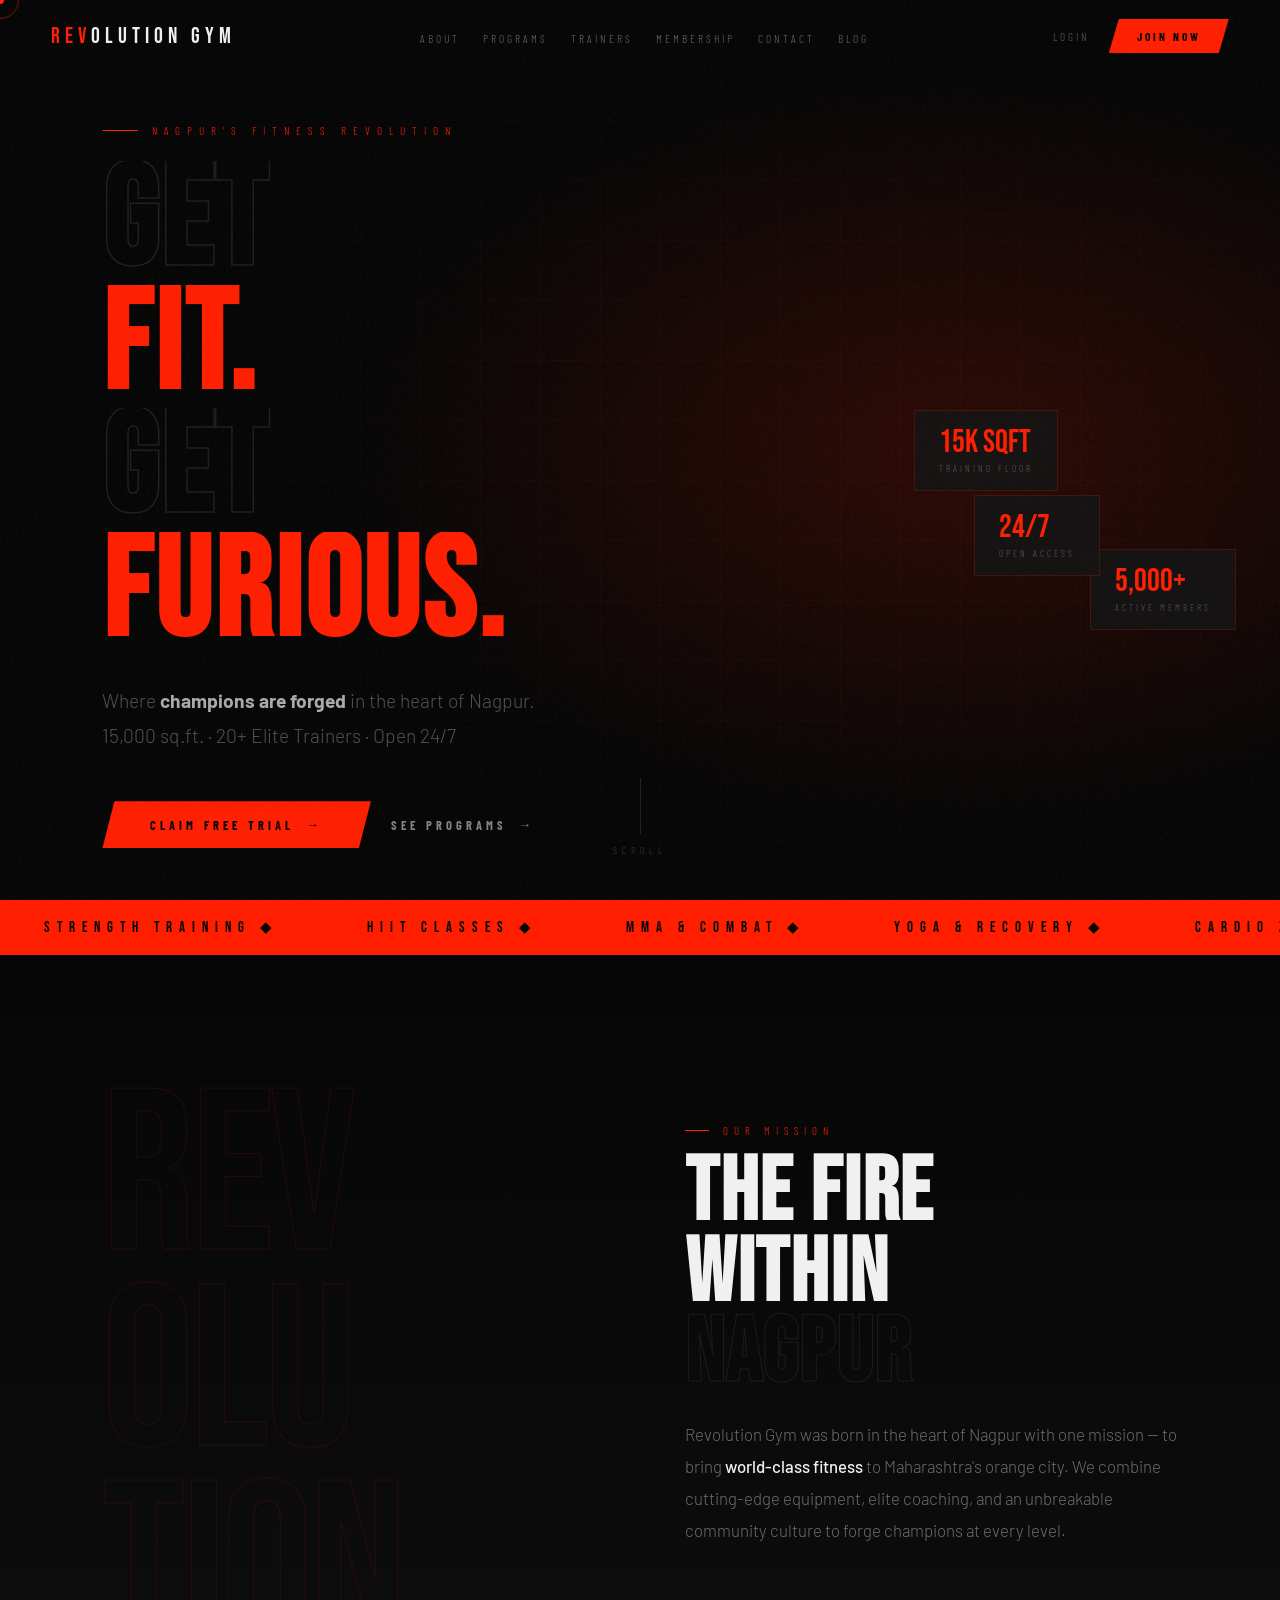
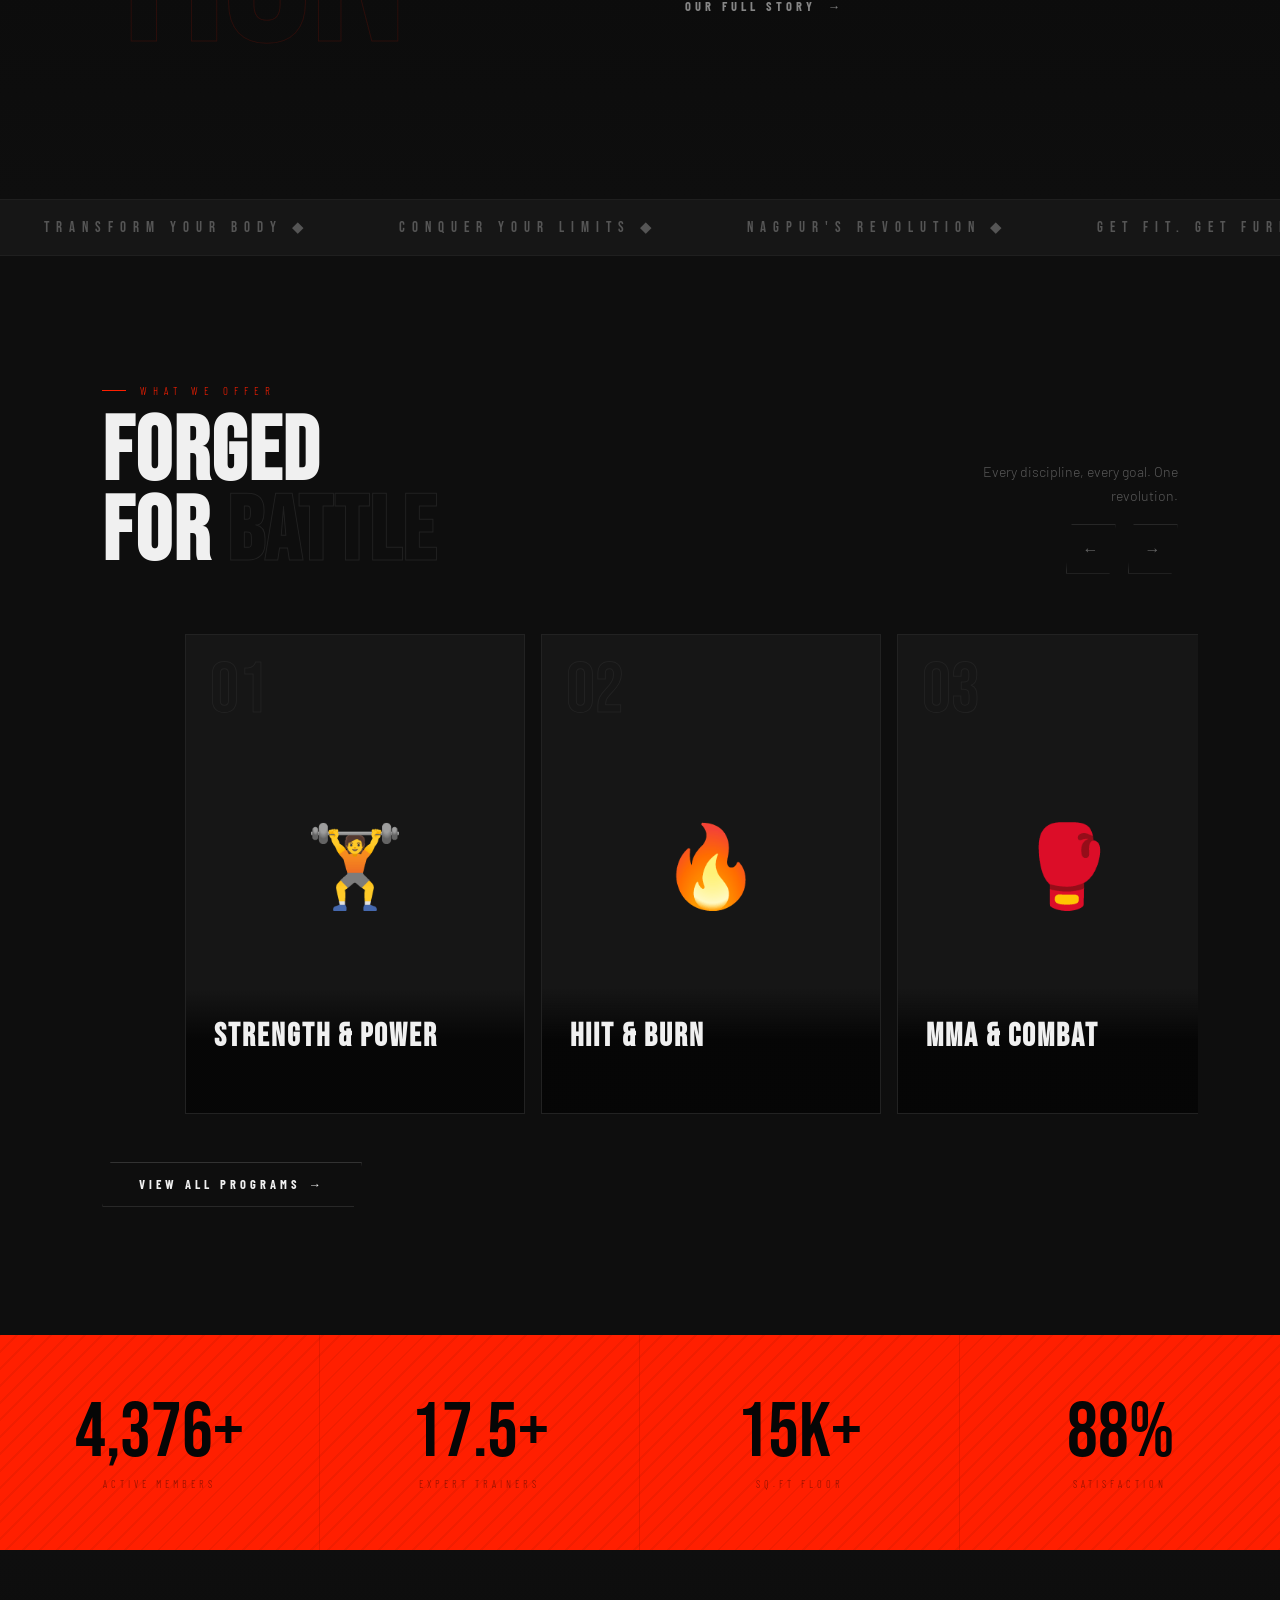
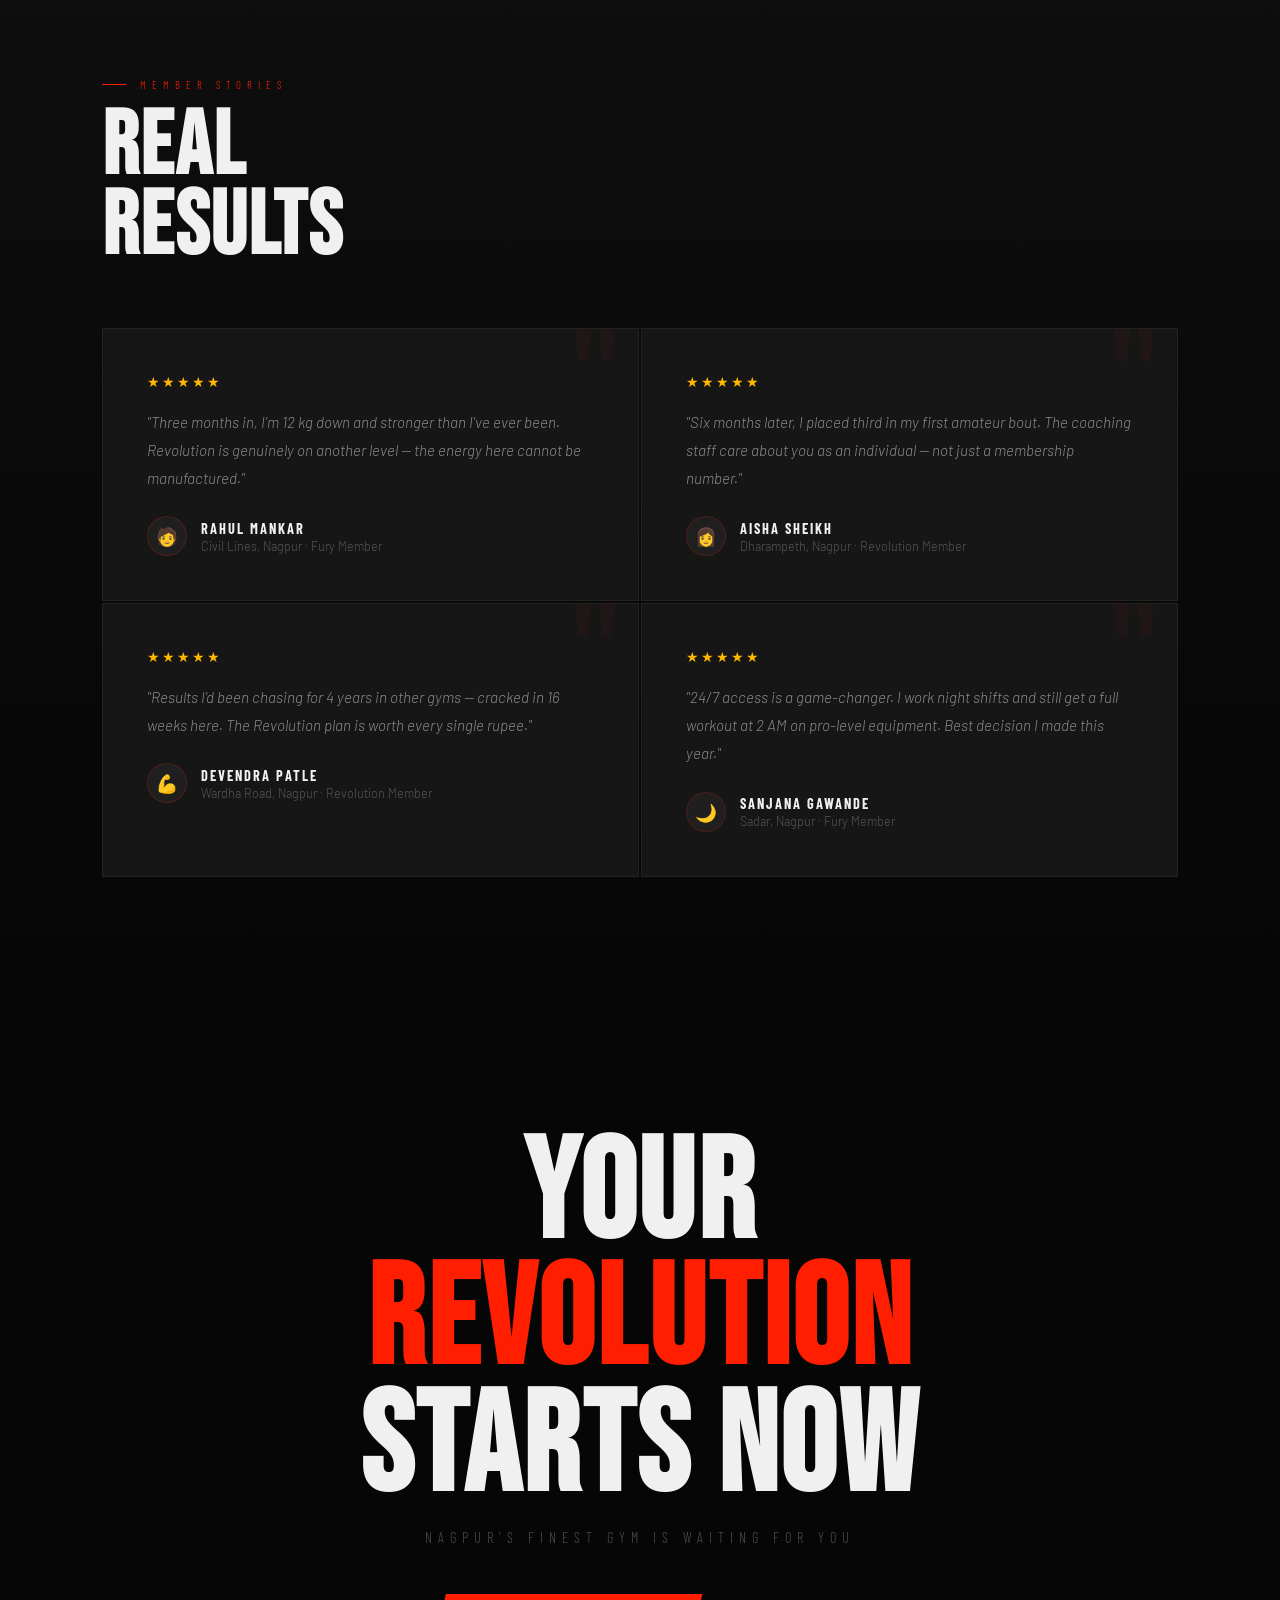
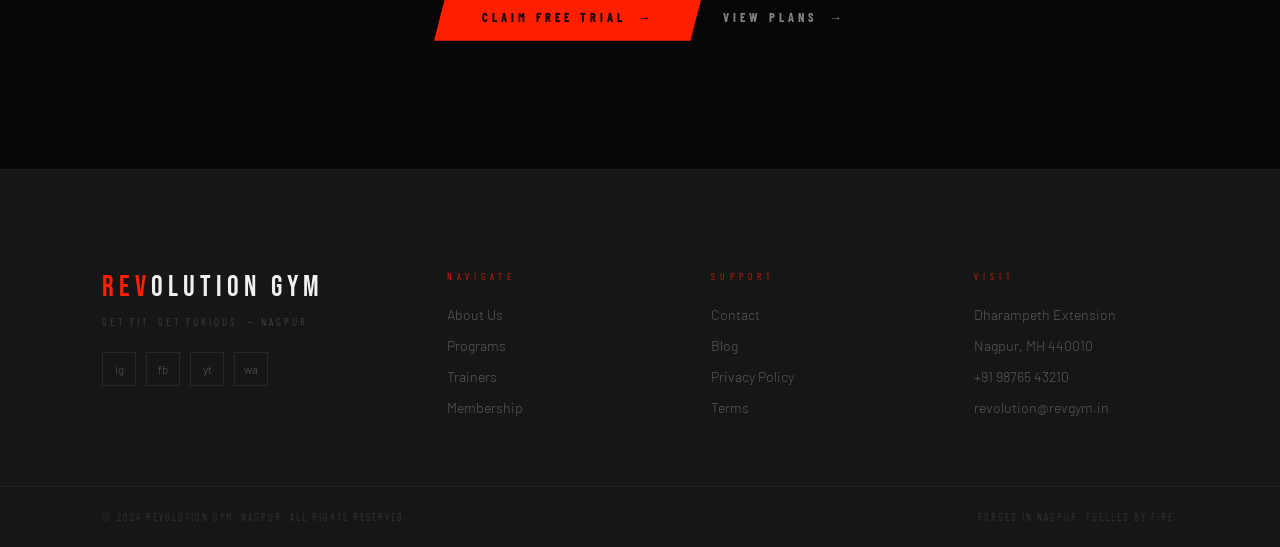
==== commit 45a4d466: "update" ====
--- a/index.html
+++ b/index.html
@@ -207,7 +207,15 @@
   </div>
   <button class="nav-ham" aria-label="Menu"><span></span><span></span><span></span></button>
 </nav>
-<nav class="nav-drawer">
+<!-- Backdrop -->
+<div class="nav-drawer-backdrop" id="navBackdrop" onclick="closeDrawer()"></div>
+
+<!-- RIGHT SLIDE DRAWER -->
+<nav class="nav-drawer" id="navDrawer">
+  <div class="nav-drawer-header">
+    <div class="nav-drawer-logo"><em>REV</em>OLUTION GYM</div>
+    <button class="nav-drawer-close" onclick="closeDrawer()" aria-label="Close menu">×</button>
+  </div>
   <ul>
     <li><a href="about.html">About Us</a></li>
     <li><a href="programs.html">Programs</a></li>
@@ -216,7 +224,10 @@
     <li><a href="contact.html">Contact</a></li>
     <li><a href="blog.html">Blog</a></li>
   </ul>
-  <a href="login.html" style="display:block;text-align:center;margin:0 clamp(20px,6vw,60px) 12px;font-family:'Barlow Condensed',sans-serif;font-size:.8rem;letter-spacing:3px;text-transform:uppercase;color:rgba(255,255,255,.4);padding:14px;border:1px solid rgba(255,255,255,.1);">Sign In to My Account</a><a href="join.html" class="nav-drawer-cta">Join Now — Free Trial</a>
+  <div class="nav-drawer-footer">
+    <a href="login.html" class="nav-drawer-signin" id="drawerSignIn">Sign In to My Account</a>
+    <a href="join.html" class="nav-drawer-cta">Join Now — Free Trial</a>
+  </div>
 </nav>
 
 <!-- HERO -->
--- a/style.css
+++ b/style.css
@@ -136,36 +136,123 @@
 .nav-ham.open span:nth-child(2){opacity:0;}
 .nav-ham.open span:nth-child(3){transform:translateY(-6.5px) rotate(-45deg);}
 
-/* Mobile drawer */
-.nav-drawer{overflow:hidden;visibility:hidden;
-  position:fixed;top:var(--nav-h);left:0;right:0;
-  background:rgba(6,6,6,.98);
-  backdrop-filter:blur(20px);-webkit-backdrop-filter:blur(20px);
-  transform:translateY(-110%);
-  transition:transform .45s var(--ease);
-  z-index:499;
+/* Mobile drawer — slides in from RIGHT */
+.nav-drawer{
+  position:fixed;
+  top:0;bottom:0;right:0;
+  width:min(320px, 85vw);
+  background:#0a0a0a;
+  border-left:1px solid rgba(255,31,0,.2);
+  transform:translateX(100%);
+  transition:transform .4s var(--ease);
+  z-index:600;
+  overflow-y:auto;
+  overflow-x:hidden;
+  visibility:hidden;
+  display:flex;
+  flex-direction:column;
+}
+.nav-drawer.open{
+  transform:translateX(0);
+  visibility:visible;
+}
+
+/* Backdrop overlay */
+.nav-drawer-backdrop{
+  display:none;
+  position:fixed;inset:0;
+  background:rgba(0,0,0,.7);
+  backdrop-filter:blur(4px);
+  -webkit-backdrop-filter:blur(4px);
+  z-index:599;
+  opacity:0;
+  transition:opacity .4s;
+}
+.nav-drawer-backdrop.open{
+  display:block;
+  opacity:1;
+}
+
+/* Drawer header with logo + close */
+.nav-drawer-header{
+  display:flex;align-items:center;justify-content:space-between;
+  padding:20px 24px;
   border-bottom:1px solid rgba(255,31,0,.15);
-}
-.nav-drawer.open{transform:translateY(0);visibility:visible;}
-.nav-drawer ul{list-style:none;padding:32px clamp(20px,6vw,60px);}
-.nav-drawer li{border-bottom:1px solid rgba(255,255,255,.06);}
+  flex-shrink:0;
+}
+.nav-drawer-logo{
+  font-family:'Bebas Neue',sans-serif;
+  font-size:1.2rem;letter-spacing:5px;
+  color:var(--white);
+}
+.nav-drawer-logo em{color:var(--fire);font-style:normal;}
+.nav-drawer-close{
+  width:36px;height:36px;
+  background:rgba(255,255,255,.06);
+  border:1px solid rgba(255,255,255,.1);
+  color:rgba(255,255,255,.5);
+  font-size:1.2rem;
+  display:flex;align-items:center;justify-content:center;
+  cursor:pointer;
+  border-radius:2px;
+  transition:background .2s,color .2s;
+  flex-shrink:0;
+}
+.nav-drawer-close:hover{background:rgba(255,31,0,.15);color:var(--fire);}
+
+/* Nav links */
+.nav-drawer ul{
+  list-style:none;
+  padding:12px 0;
+  flex-shrink:0;
+}
+.nav-drawer li{
+  border-bottom:1px solid rgba(255,255,255,.05);
+}
 .nav-drawer a{
-  display:block;padding:18px 0;
-  font-family:'Bebas Neue',sans-serif;
-  font-size:1.8rem;letter-spacing:4px;
+  display:flex;align-items:center;gap:12px;
+  padding:16px 24px;
+  font-family:'Bebas Neue',sans-serif;
+  font-size:1.4rem;letter-spacing:4px;
   color:rgba(255,255,255,.6);
-  transition:color .2s,padding-left .3s var(--ease);
+  transition:color .2s,background .2s,padding-left .25s var(--ease);
+  text-decoration:none;
 }
 .nav-drawer a:hover,
-.nav-drawer a.active{color:var(--fire);padding-left:12px;}
+.nav-drawer a.active{
+  color:var(--fire);
+  background:rgba(255,31,0,.06);
+  padding-left:32px;
+}
+
+/* Bottom CTA area */
+.nav-drawer-footer{
+  margin-top:auto;
+  padding:20px 24px 32px;
+  border-top:1px solid rgba(255,255,255,.06);
+  flex-shrink:0;
+  display:flex;flex-direction:column;gap:10px;
+}
+.nav-drawer-signin{
+  display:block;text-align:center;
+  font-family:'Barlow Condensed',sans-serif;
+  font-size:.72rem;letter-spacing:3px;text-transform:uppercase;
+  color:rgba(255,255,255,.4);
+  padding:13px;
+  border:1px solid rgba(255,255,255,.12);
+  transition:color .2s,border-color .2s;
+}
+.nav-drawer-signin:hover{color:var(--fire);border-color:rgba(255,31,0,.4);}
 .nav-drawer-cta{
-  margin:24px clamp(20px,6vw,60px) 32px;
   display:block;text-align:center;
   font-family:'Barlow Condensed',sans-serif;
-  font-size:.85rem;letter-spacing:4px;text-transform:uppercase;font-weight:700;
+  font-size:.78rem;letter-spacing:4px;text-transform:uppercase;font-weight:700;
   background:var(--fire);color:var(--black);
-  padding:16px;
-}
+  padding:15px;
+  transition:background .2s;
+  width:100%;box-sizing:border-box;
+}
+.nav-drawer-cta:hover{background:var(--ember);}
 
 /* ── PAGE HERO (inner pages) ─────────────────────────────── */
 .page-hero{
@@ -731,11 +818,28 @@
 @media(max-width:768px){
   body{cursor:auto;}
   #cur-dot,#cur-ring{display:none;}
-  nav{padding:0 20px;gap:8px;}
-  .nav-links,.nav-cta{display:none;}
-  /* Hide the login link in desktop nav on mobile — drawer handles it */
+
+  /* ── NAV MOBILE ─────────────────────────────────────────── */
+  nav{
+    padding:0 16px;gap:0;
+    height:52px;
+  }
+  :root{--nav-h:52px;}
+  .nav-logo{font-size:1.1rem;letter-spacing:4px;}
+  /* Hide desktop links, login btn, join btn wrapper, join btn */
+  .nav-links{display:none;}
+  .nav-cta{display:none;}
   #navLoginBtn{display:none;}
-  .nav-ham{display:flex;}
+  /* Hide the flex wrapper div that holds Login + Join Now */
+  nav > div[style*="flex-shrink:0"]{display:none;}
+  /* Show hamburger */
+  .nav-ham{display:flex;margin-left:auto;}
+
+  /* ── DRAWER handled by base CSS (right-side panel) ─────── */
+  .nav-drawer{ top:0; } /* full height from top */
+
+
+  /* ── OTHER PAGE FIXES ───────────────────────────────────── */
   .blog-grid{grid-template-columns:1fr;}
   .fire-band-grid{grid-template-columns:repeat(2,1fr);}
   .footer-main{grid-template-columns:1fr;}
@@ -744,9 +848,17 @@
   .tl-item{gap:20px;}
   .timeline::before{left:16px;}
   .cta-btns{flex-direction:column;}
+
+  /* ── PAGE HERO MOBILE ───────────────────────────────────── */
+  .page-hero{
+    padding:0 20px 40px;
+    min-height:40vh;
+  }
+  .page-hero-title{font-size:clamp(2.8rem,12vw,5rem);}
 }
 
 @media(max-width:480px){
   .fire-band-grid{grid-template-columns:repeat(2,1fr);}
-  .page-hero{min-height:45vh;padding-bottom:40px;}
-}
+  .page-hero{min-height:38vh;padding-bottom:32px;}
+  .s-title{font-size:clamp(2.2rem,10vw,4rem);}
+}
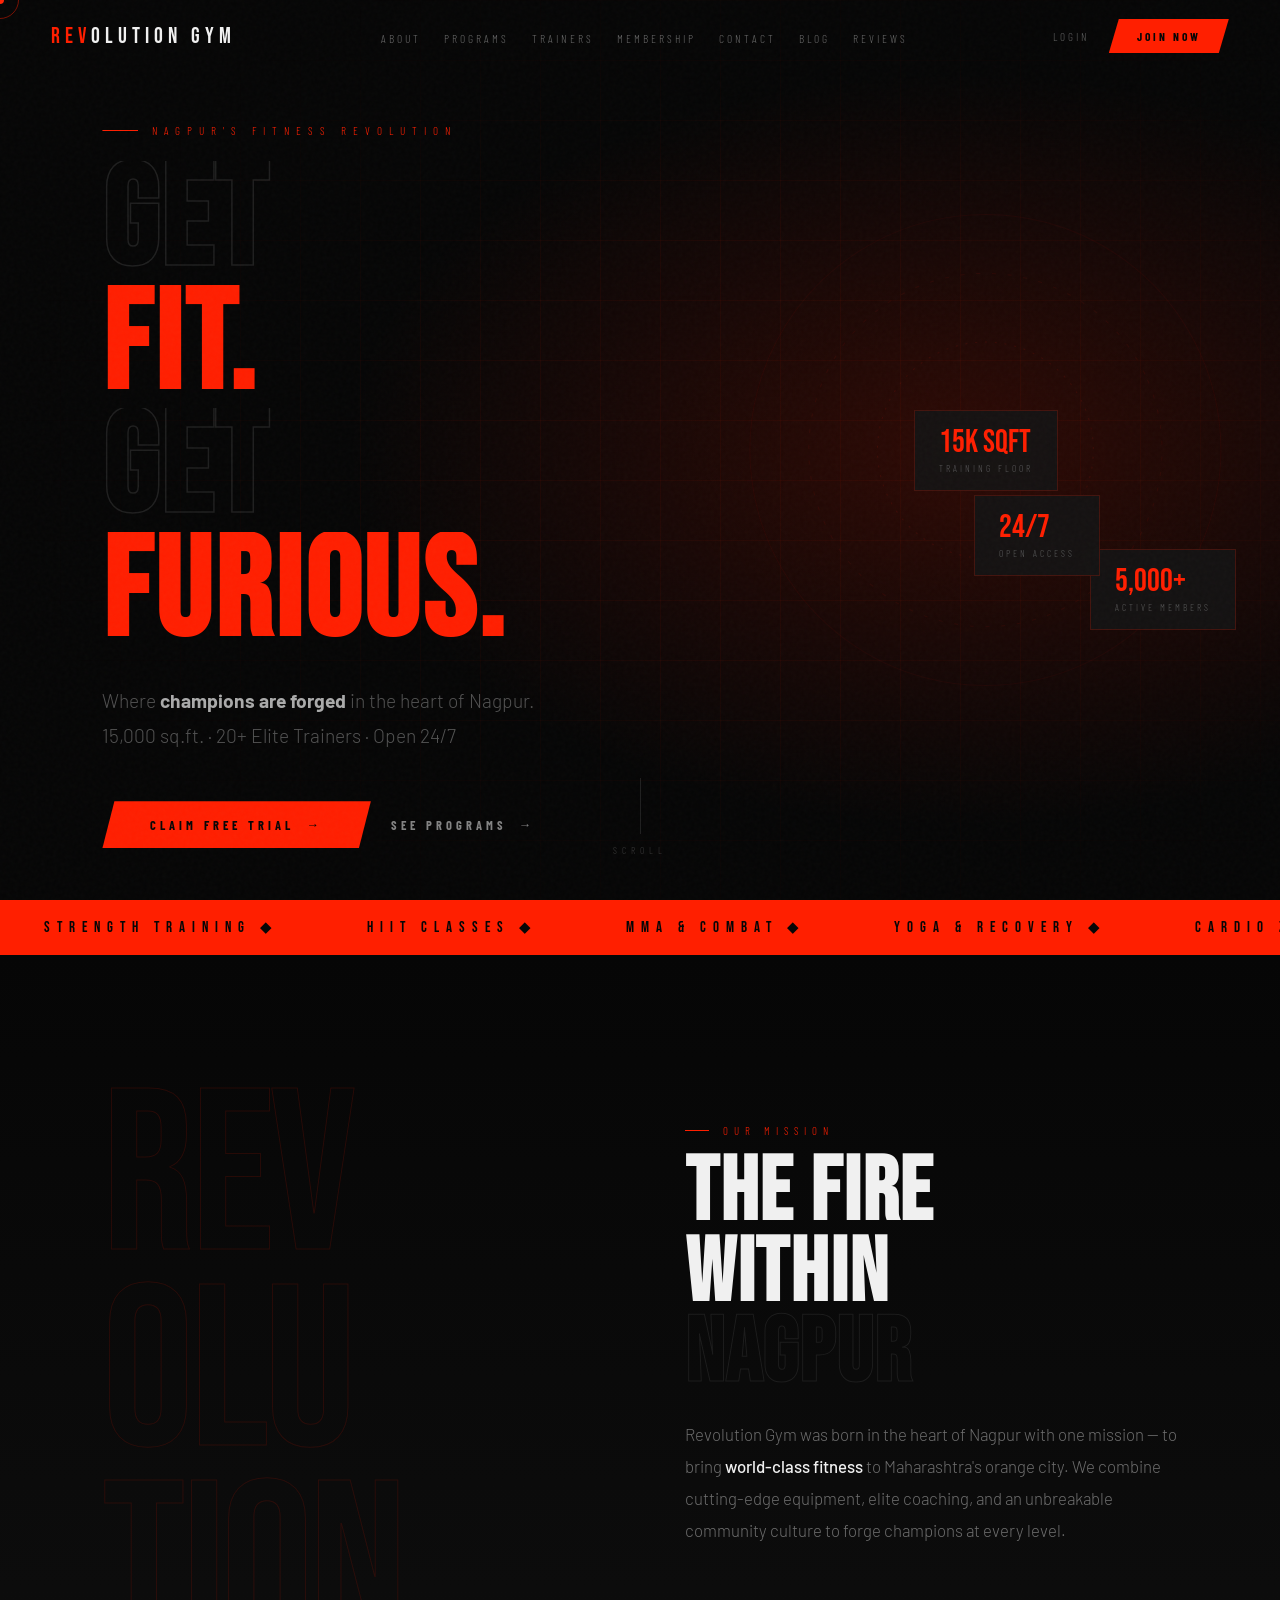
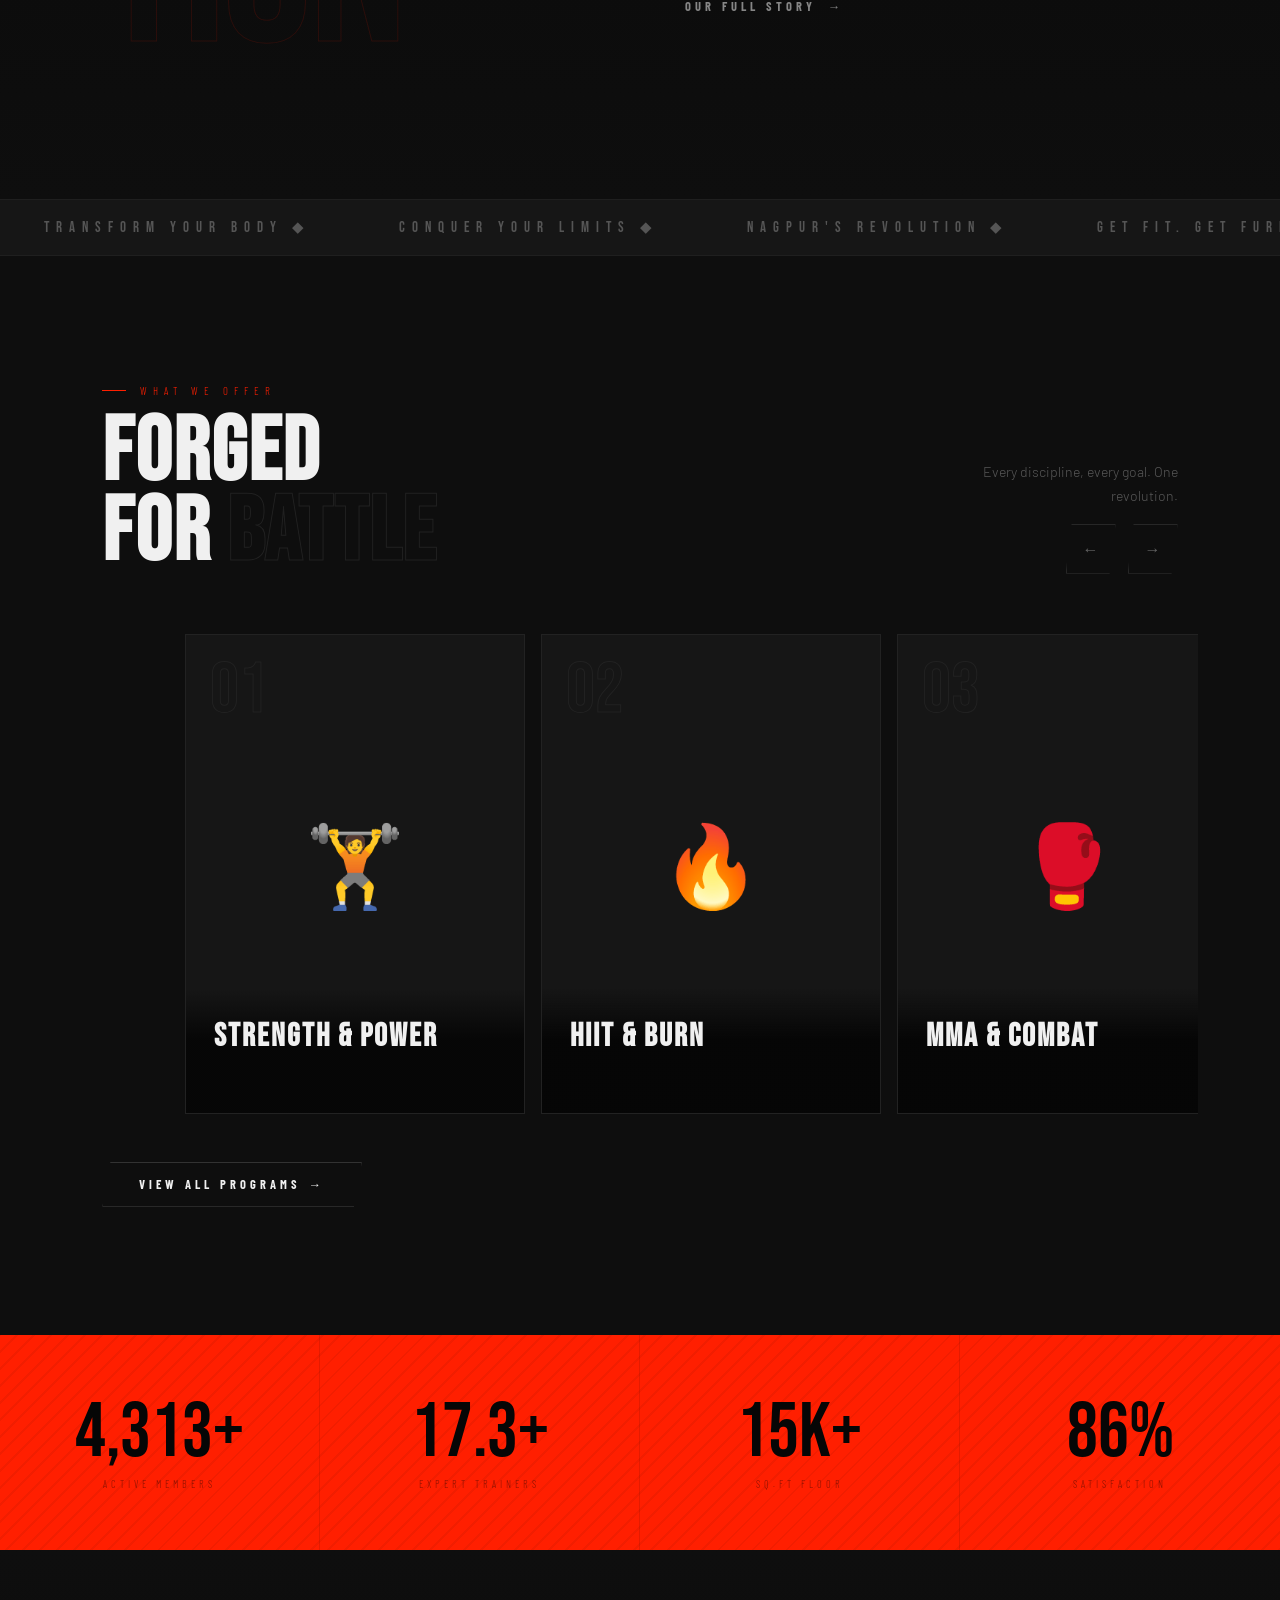
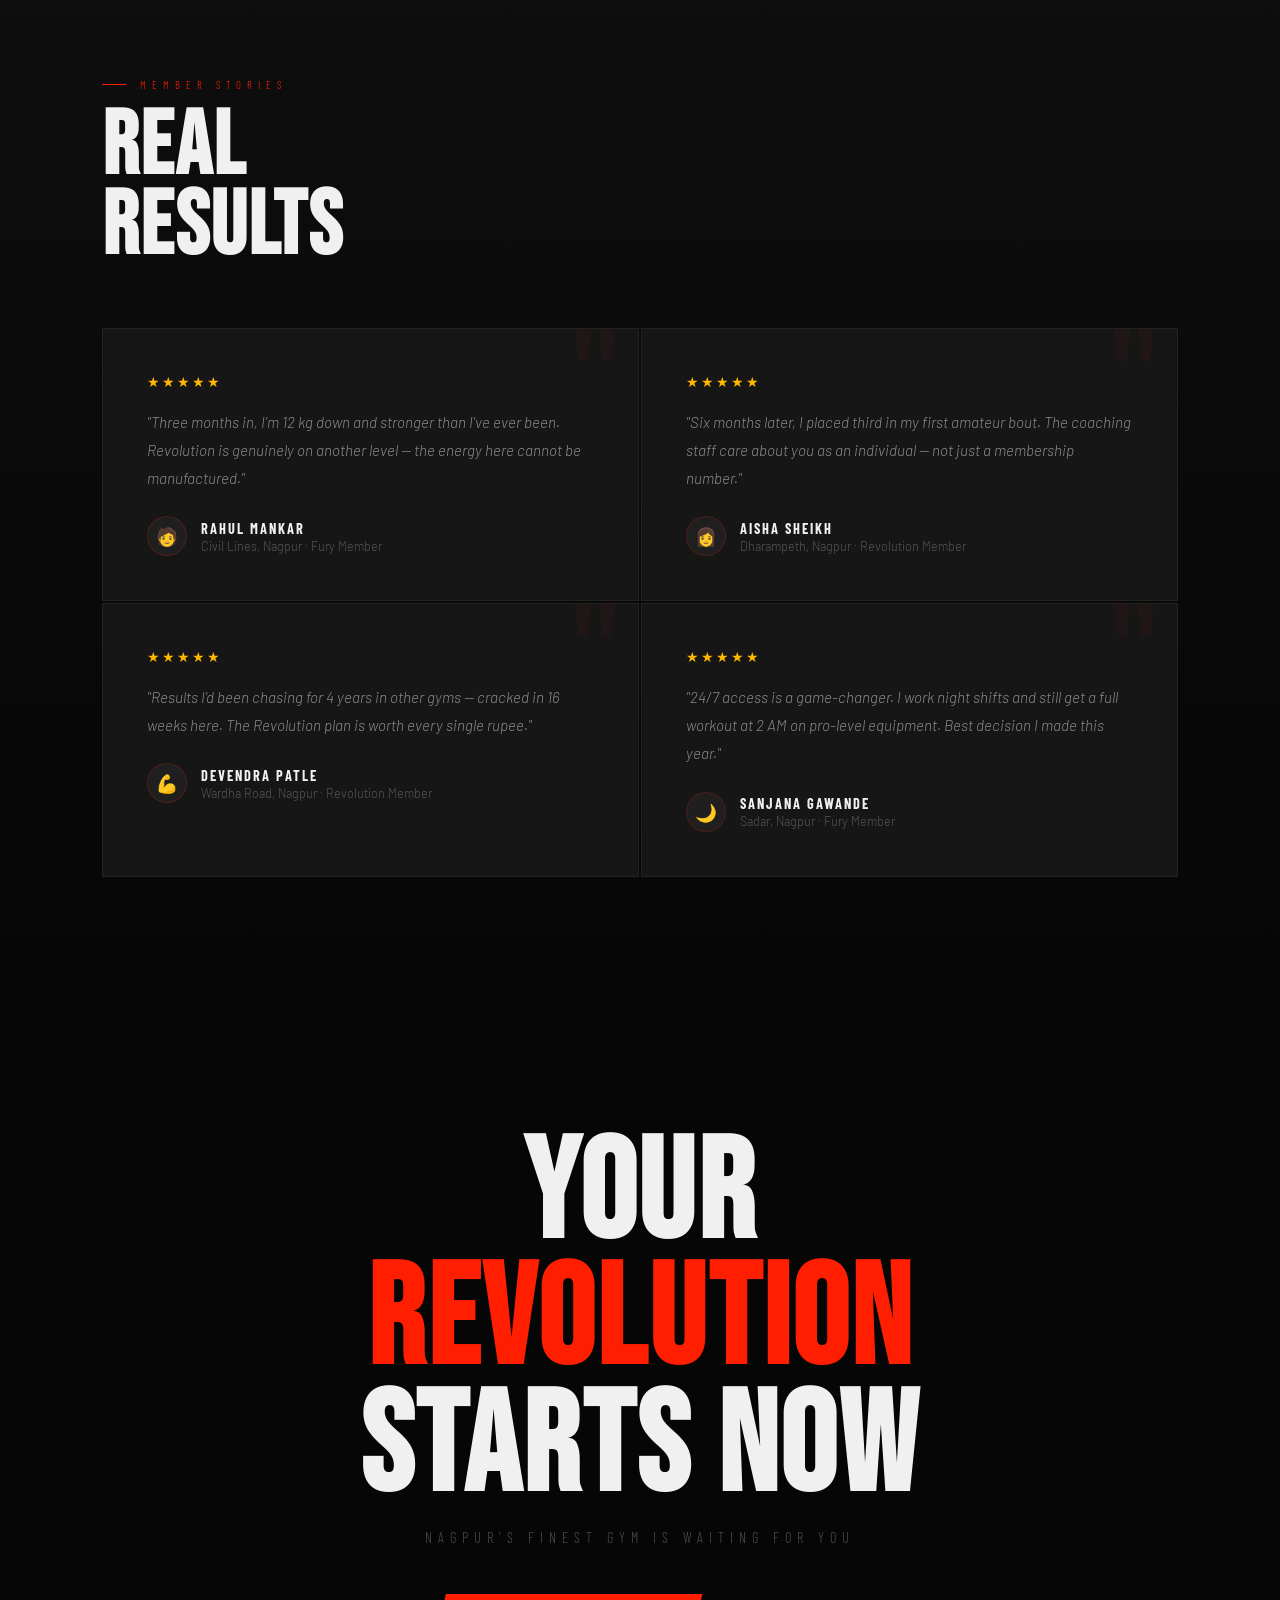
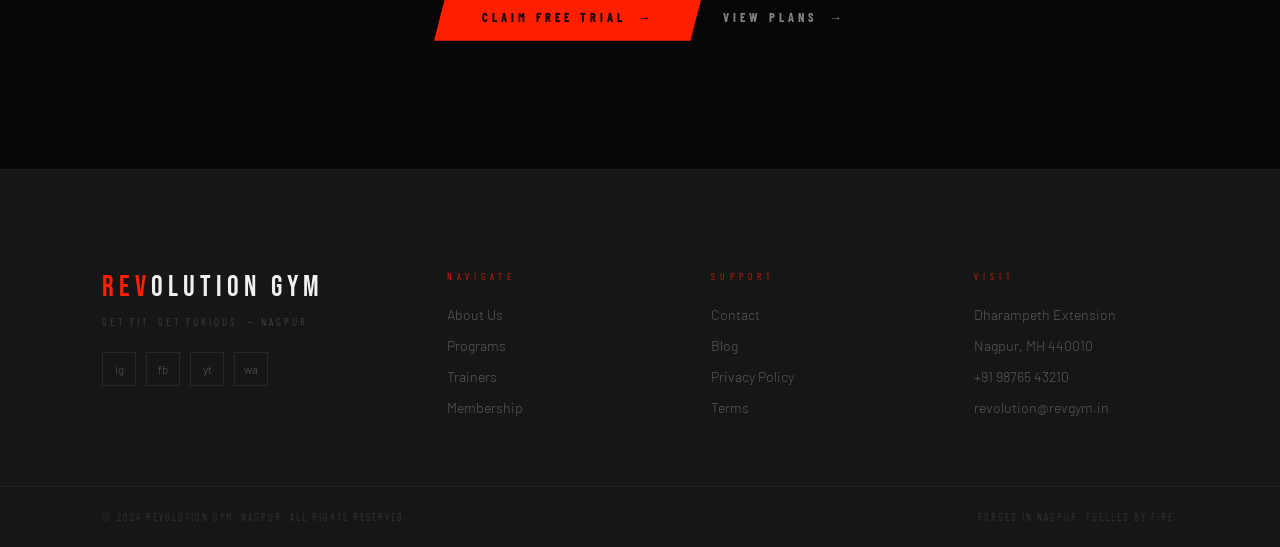
==== commit 1b8455a8: "update" ====
--- a/index.html
+++ b/index.html
@@ -201,6 +201,7 @@
     <li><a href="membership.html">Membership</a></li>
     <li><a href="contact.html">Contact</a></li>
     <li><a href="blog.html">Blog</a></li>
+    <li><a href="reviews.html">Reviews</a></li>
   </ul>
   <div style="display:flex;align-items:center;gap:0;flex-shrink:0;">
     <a href="login.html" id="navLoginBtn" style="font-family:'Barlow Condensed',sans-serif;font-size:.7rem;letter-spacing:3px;text-transform:uppercase;color:rgba(255,255,255,.35);margin-right:20px;transition:color .2s;white-space:nowrap;" onmouseover="this.style.color='#FF1F00'" onmouseout="this.style.color='rgba(255,255,255,.35)'">Login</a><a href="join.html" class="nav-cta">Join Now</a>
@@ -223,6 +224,7 @@
     <li><a href="membership.html">Membership</a></li>
     <li><a href="contact.html">Contact</a></li>
     <li><a href="blog.html">Blog</a></li>
+    <li><a href="reviews.html">Reviews</a></li>
   </ul>
   <div class="nav-drawer-footer">
     <a href="login.html" class="nav-drawer-signin" id="drawerSignIn">Sign In to My Account</a>
--- a/style.css
+++ b/style.css
@@ -68,7 +68,7 @@
 /* ── NAV ─────────────────────────────────────────────────── */
 nav{
   position:fixed;top:0;left:0;right:0;
-  height:var(--nav-h);z-index:500;
+  height:var(--nav-h);z-index:9300;
   display:flex;align-items:center;
   padding:0 clamp(16px,4vw,60px);
   justify-content:space-between;
@@ -140,12 +140,12 @@
 .nav-drawer{
   position:fixed;
   top:0;bottom:0;right:0;
-  width:min(320px, 85vw);
+  width:min(320px,85vw);
   background:#0a0a0a;
   border-left:1px solid rgba(255,31,0,.2);
   transform:translateX(100%);
   transition:transform .4s var(--ease);
-  z-index:600;
+  z-index:9500;
   overflow-y:auto;
   overflow-x:hidden;
   visibility:hidden;
@@ -160,11 +160,10 @@
 /* Backdrop overlay */
 .nav-drawer-backdrop{
   display:none;
-  position:fixed;inset:0;
-  background:rgba(0,0,0,.7);
-  backdrop-filter:blur(4px);
-  -webkit-backdrop-filter:blur(4px);
-  z-index:599;
+  position:fixed;
+  inset:0;
+  background:rgba(0,0,0,.75);
+  z-index:9499;
   opacity:0;
   transition:opacity .4s;
 }
